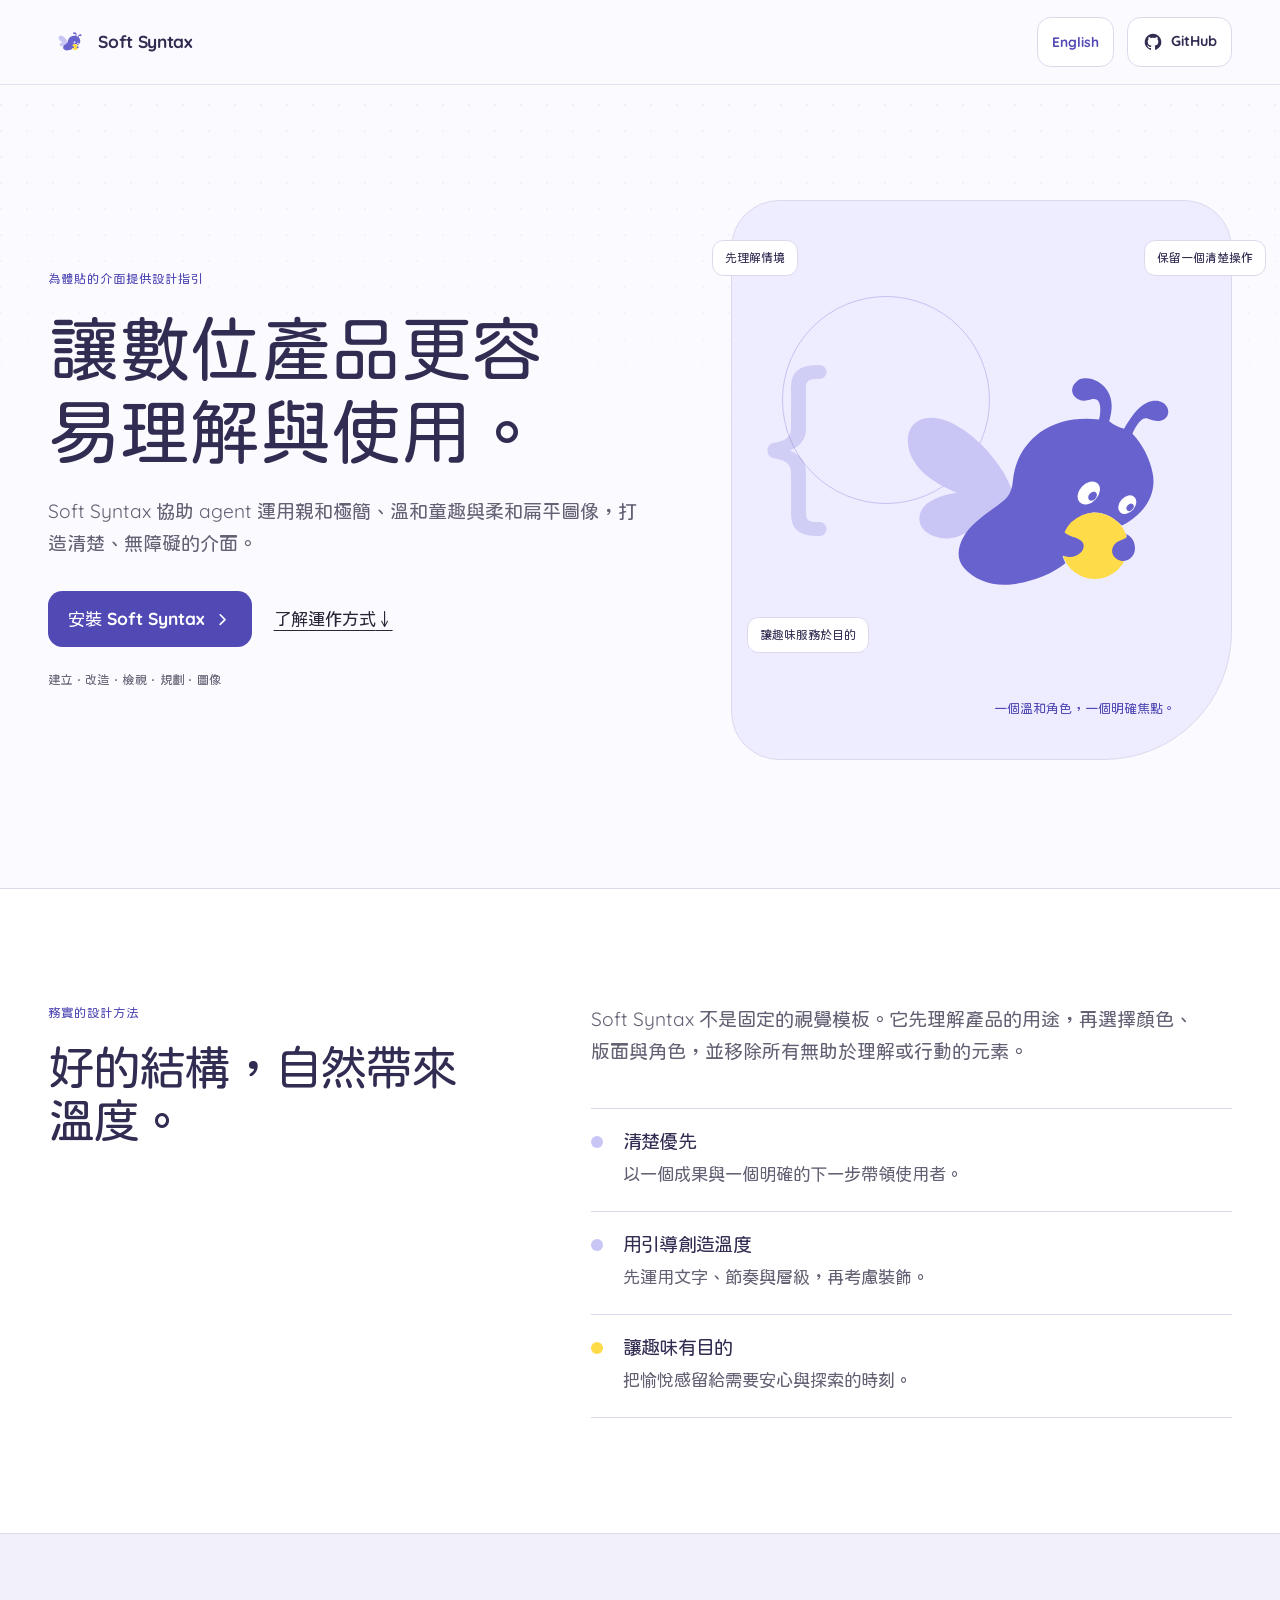
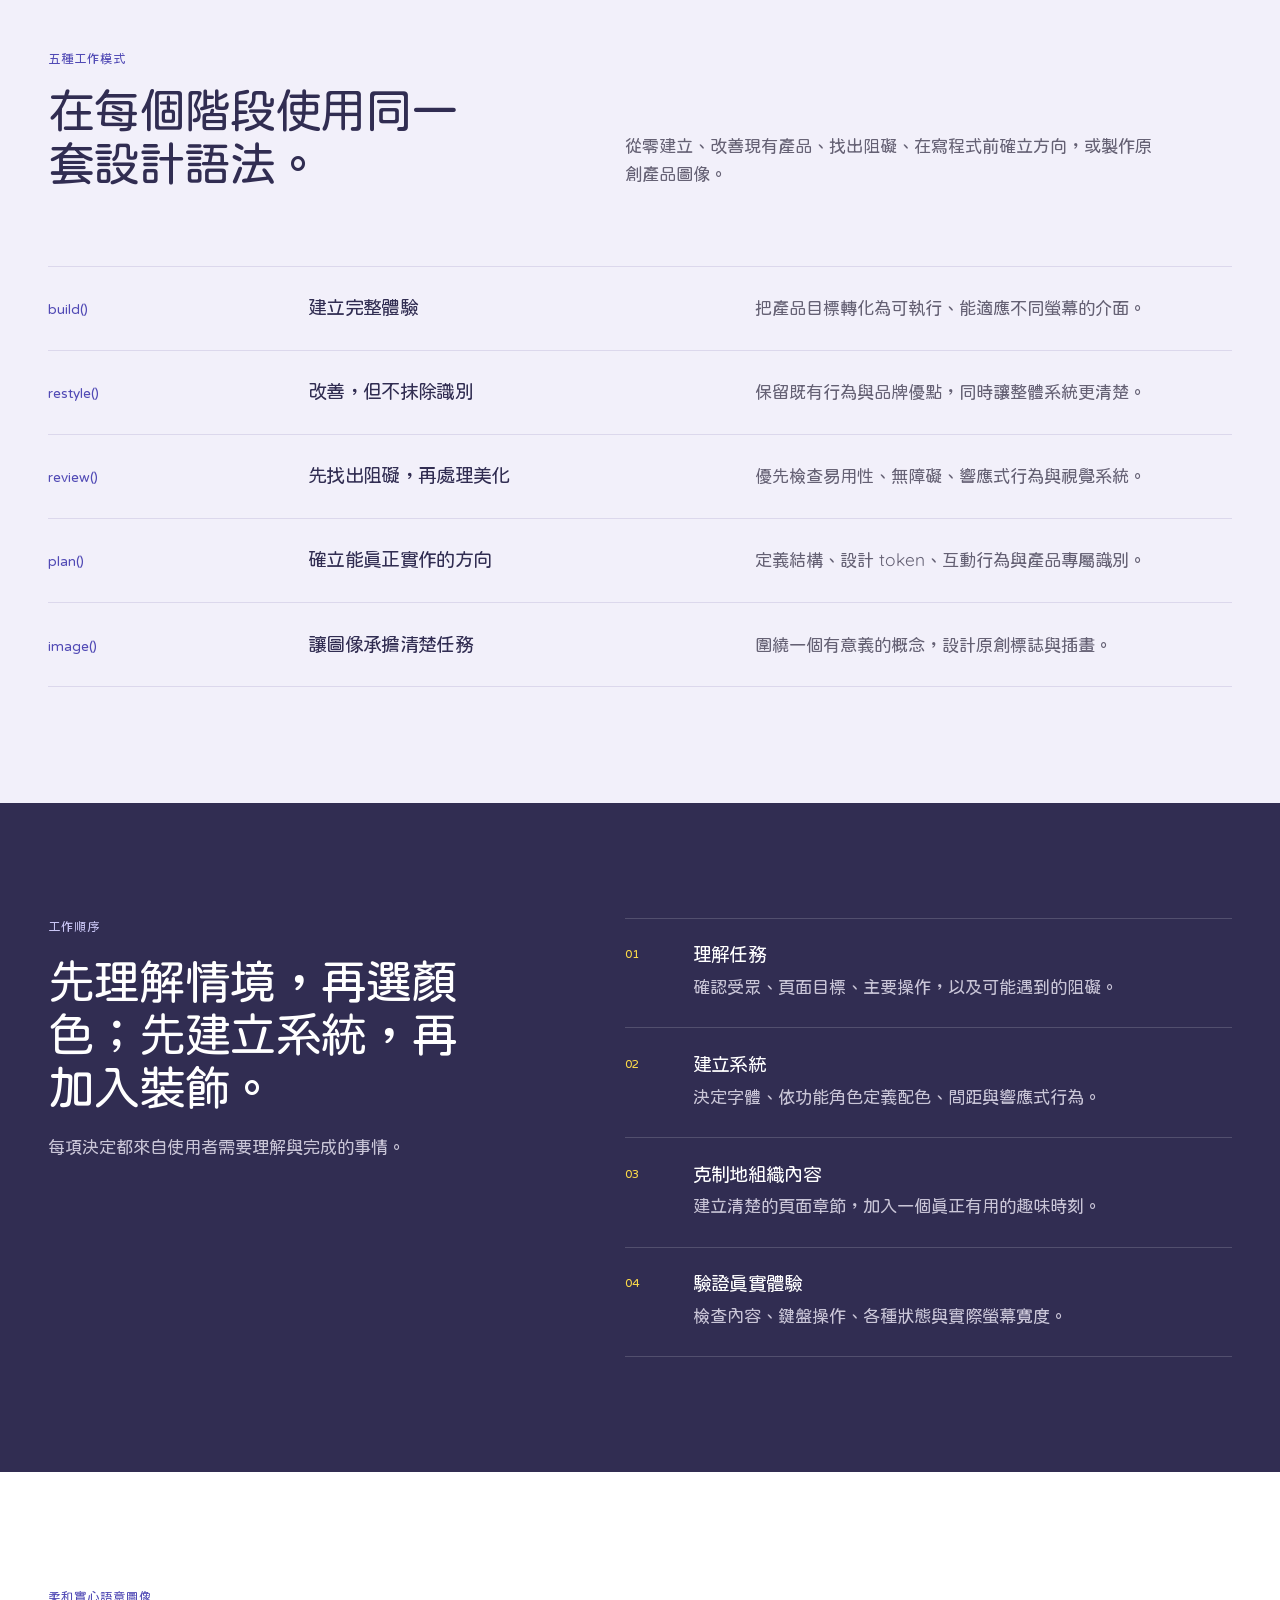
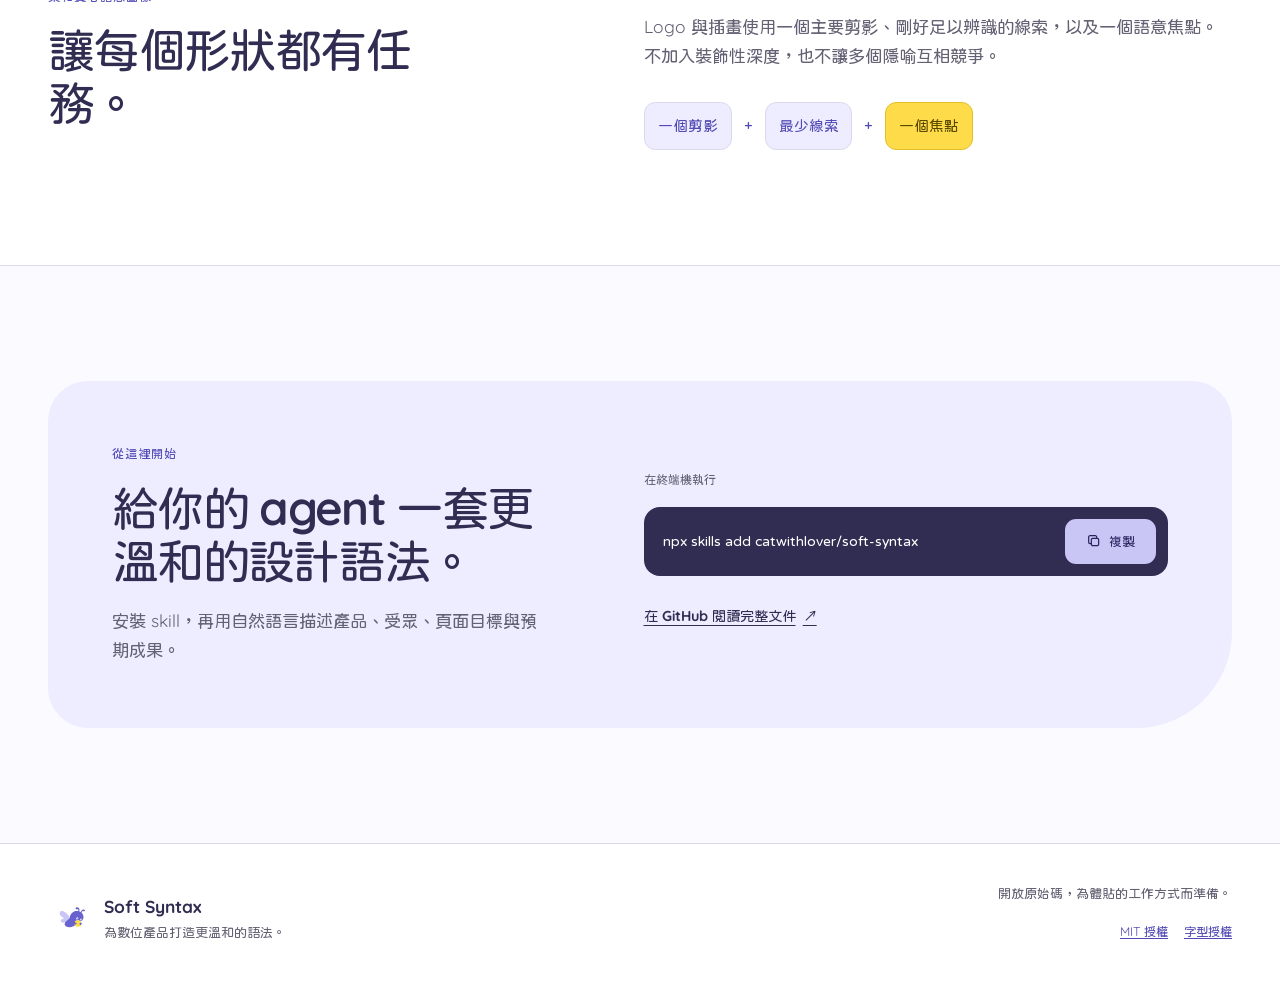
==== site/zh-TW/index.html @ 990b489e "feat(soft-syntax): 完善雙語網站與字型規範" ====
<!doctype html>
<html lang="zh-Hant">
  <head>
    <meta charset="utf-8" />
    <meta name="viewport" content="width=device-width, initial-scale=1" />
    <meta
      name="description"
      content="Soft Syntax 是一套可重複使用的設計 skill，以親和極簡與溫和童趣，打造清楚且無障礙的介面。"
    />
    <meta name="theme-color" content="#fbfaff" />
    <meta property="og:title" content="Soft Syntax｜為數位產品打造更溫和的語法" />
    <meta
      property="og:description"
      content="運用親和極簡、溫和童趣與柔和扁平圖像，設計清楚且無障礙的介面。"
    />
    <meta property="og:type" content="website" />
    <meta property="og:locale" content="zh_TW" />
    <meta property="og:url" content="https://catwithlover.github.io/soft-syntax/zh-TW/" />
    <link rel="canonical" href="https://catwithlover.github.io/soft-syntax/zh-TW/" />
    <link rel="alternate" hreflang="en" href="https://catwithlover.github.io/soft-syntax/" />
    <link
      rel="alternate"
      hreflang="zh-Hant"
      href="https://catwithlover.github.io/soft-syntax/zh-TW/"
    />
    <link rel="alternate" hreflang="x-default" href="https://catwithlover.github.io/soft-syntax/" />
    <title>Soft Syntax｜為數位產品打造更溫和的語法</title>
    <link rel="icon" href="../assets/logo.svg" type="image/svg+xml" />
    <link rel="stylesheet" href="../styles.css" />
    <script src="../script.js" defer></script>
  </head>
  <body>
    <a class="skip-link" href="#main-content">跳至主要內容</a>

    <header class="site-header">
      <div class="header-inner">
        <a class="brand" href="#top" aria-label="Soft Syntax 首頁">
          <img src="../assets/logo.svg" alt="" width="40" height="40" />
          <span class="brand-name">Soft Syntax</span>
        </a>

        <div class="header-actions">
          <a class="language-link" href="../" lang="en" hreflang="en">English</a>

          <a
            class="github-link"
            href="https://github.com/catwithlover/soft-syntax"
            aria-label="在 GitHub 查看 Soft Syntax"
          >
            <svg viewBox="0 0 24 24" aria-hidden="true">
              <path
                d="M12 2a10 10 0 0 0-3.16 19.49c.5.09.68-.22.68-.48v-1.87c-2.78.6-3.37-1.18-3.37-1.18-.45-1.16-1.11-1.47-1.11-1.47-.91-.62.07-.61.07-.61 1 .07 1.53 1.03 1.53 1.03.9 1.53 2.35 1.09 2.92.83.09-.65.35-1.09.64-1.34-2.22-.25-4.55-1.11-4.55-4.94 0-1.09.39-1.98 1.03-2.68-.1-.25-.45-1.27.1-2.64 0 0 .84-.27 2.75 1.02A9.6 9.6 0 0 1 12 6.82a9.6 9.6 0 0 1 2.5.34c1.91-1.29 2.75-1.02 2.75-1.02.55 1.37.2 2.39.1 2.64.64.7 1.03 1.59 1.03 2.68 0 3.84-2.34 4.68-4.57 4.93.36.31.68.92.68 1.86v2.76c0 .27.18.58.69.48A10 10 0 0 0 12 2Z"
              />
            </svg>
            <span class="github-label">GitHub</span>
          </a>
        </div>
      </div>
    </header>

    <main id="main-content">
      <section class="hero" id="top" aria-labelledby="hero-title">
        <div class="page-shell hero-layout">
          <div class="hero-copy">
            <p class="eyebrow">為體貼的介面提供設計指引</p>
            <h1 id="hero-title">讓數位產品更容易理解與使用。</h1>
            <p class="hero-intro">
              Soft Syntax 協助 agent 運用親和極簡、溫和童趣與柔和扁平圖像，打造清楚、無障礙的介面。
            </p>
            <div class="hero-actions">
              <a class="button button-primary" href="#install">
                <span>安裝 Soft Syntax</span>
                <svg viewBox="0 0 24 24" aria-hidden="true">
                  <path d="m9 18 6-6-6-6" />
                </svg>
              </a>
              <a class="text-link" href="#method">
                <span>了解運作方式</span>
                <span aria-hidden="true">↓</span>
              </a>
            </div>
            <p class="mode-summary">建立 · 改造 · 檢視 · 規劃 · 圖像</p>
          </div>

          <figure class="keeper-stage" aria-labelledby="keeper-caption">
            <span class="stage-note stage-note-context">先理解情境</span>
            <span class="stage-note stage-note-action">保留一個清楚操作</span>
            <span class="stage-note stage-note-delight">讓趣味服務於目的</span>
            <span class="syntax-brace" aria-hidden="true">{</span>
            <img
              class="keeper-logo"
              src="../assets/logo.svg"
              alt="Soft Syntax Lightkeeper 手中帶著暖黃色光芒"
              width="1254"
              height="1254"
            />
            <figcaption id="keeper-caption">一個溫和角色，一個明確焦點。</figcaption>
          </figure>
        </div>
      </section>

      <section class="belief-section" aria-labelledby="belief-title">
        <div class="page-shell belief-layout">
          <div class="section-heading">
            <p class="eyebrow">務實的設計方法</p>
            <h2 id="belief-title">好的結構，自然帶來溫度。</h2>
          </div>

          <div class="belief-statement">
            <p>
              Soft Syntax 不是固定的視覺模板。它先理解產品的用途，再選擇顏色、版面與角色，並移除所有無助於理解或行動的元素。
            </p>
            <div class="principle-lines">
              <div class="principle-line">
                <span class="principle-mark" aria-hidden="true"></span>
                <div>
                  <h3>清楚優先</h3>
                  <p>以一個成果與一個明確的下一步帶領使用者。</p>
                </div>
              </div>
              <div class="principle-line">
                <span class="principle-mark" aria-hidden="true"></span>
                <div>
                  <h3>用引導創造溫度</h3>
                  <p>先運用文字、節奏與層級，再考慮裝飾。</p>
                </div>
              </div>
              <div class="principle-line">
                <span class="principle-mark principle-mark-accent" aria-hidden="true"></span>
                <div>
                  <h3>讓趣味有目的</h3>
                  <p>把愉悅感留給需要安心與探索的時刻。</p>
                </div>
              </div>
            </div>
          </div>
        </div>
      </section>

      <section class="modes-section" aria-labelledby="modes-title">
        <div class="page-shell">
          <div class="modes-intro">
            <p class="eyebrow">五種工作模式</p>
            <h2 id="modes-title">在每個階段使用同一套設計語法。</h2>
            <p>從零建立、改善現有產品、找出阻礙、在寫程式前確立方向，或製作原創產品圖像。</p>
          </div>

          <div class="mode-list">
            <article class="mode-row">
              <p class="mode-keyword">build()</p>
              <h3>建立完整體驗</h3>
              <p>把產品目標轉化為可執行、能適應不同螢幕的介面。</p>
            </article>
            <article class="mode-row">
              <p class="mode-keyword">restyle()</p>
              <h3>改善，但不抹除識別</h3>
              <p>保留既有行為與品牌優點，同時讓整體系統更清楚。</p>
            </article>
            <article class="mode-row">
              <p class="mode-keyword">review()</p>
              <h3>先找出阻礙，再處理美化</h3>
              <p>優先檢查易用性、無障礙、響應式行為與視覺系統。</p>
            </article>
            <article class="mode-row">
              <p class="mode-keyword">plan()</p>
              <h3>確立能真正實作的方向</h3>
              <p>定義結構、設計 token、互動行為與產品專屬識別。</p>
            </article>
            <article class="mode-row">
              <p class="mode-keyword">image()</p>
              <h3>讓圖像承擔清楚任務</h3>
              <p>圍繞一個有意義的概念，設計原創標誌與插畫。</p>
            </article>
          </div>
        </div>
      </section>

      <section class="method-section" id="method" aria-labelledby="method-title">
        <div class="page-shell method-layout">
          <div class="method-heading">
            <p class="eyebrow">工作順序</p>
            <h2 id="method-title">先理解情境，再選顏色；先建立系統，再加入裝飾。</h2>
            <p>每項決定都來自使用者需要理解與完成的事情。</p>
          </div>

          <ol class="method-steps">
            <li>
              <span class="step-number" aria-hidden="true">01</span>
              <div>
                <h3>理解任務</h3>
                <p>確認受眾、頁面目標、主要操作，以及可能遇到的阻礙。</p>
              </div>
            </li>
            <li>
              <span class="step-number" aria-hidden="true">02</span>
              <div>
                <h3>建立系統</h3>
                <p>決定字體、依功能角色定義配色、間距與響應式行為。</p>
              </div>
            </li>
            <li>
              <span class="step-number" aria-hidden="true">03</span>
              <div>
                <h3>克制地組織內容</h3>
                <p>建立清楚的頁面章節，加入一個真正有用的趣味時刻。</p>
              </div>
            </li>
            <li>
              <span class="step-number" aria-hidden="true">04</span>
              <div>
                <h3>驗證真實體驗</h3>
                <p>檢查內容、鍵盤操作、各種狀態與實際螢幕寬度。</p>
              </div>
            </li>
          </ol>
        </div>
      </section>

      <section class="imagery-section" aria-labelledby="imagery-title">
        <div class="page-shell imagery-layout">
          <div>
            <p class="eyebrow">柔和實心語意圖像</p>
            <h2 id="imagery-title">讓每個形狀都有任務。</h2>
          </div>
          <div class="imagery-copy">
            <p>
              Logo 與插畫使用一個主要剪影、剛好足以辨識的線索，以及一個語意焦點。不加入裝飾性深度，也不讓多個隱喻互相競爭。
            </p>
            <div
              class="imagery-formula"
              role="img"
              aria-label="一個剪影，加上最少線索，再加上一個焦點"
            >
              <span>一個剪影</span>
              <b aria-hidden="true">+</b>
              <span>最少線索</span>
              <b aria-hidden="true">+</b>
              <span class="formula-focus">一個焦點</span>
            </div>
          </div>
        </div>
      </section>

      <section class="install-section" id="install" aria-labelledby="install-title">
        <div class="page-shell install-panel">
          <div class="install-copy">
            <p class="eyebrow">從這裡開始</p>
            <h2 id="install-title">給你的 agent 一套更溫和的設計語法。</h2>
            <p>安裝 skill，再用自然語言描述產品、受眾、頁面目標與預期成果。</p>
          </div>

          <div class="install-command-wrap">
            <div class="command-label">
              <span>在終端機執行</span>
              <span class="command-status" role="status" aria-live="polite"></span>
            </div>
            <div class="command-box">
              <code id="install-command">npx skills add catwithlover/soft-syntax</code>
              <button class="copy-button" type="button" data-copy-target="install-command">
                <svg viewBox="0 0 24 24" aria-hidden="true">
                  <rect x="8" y="8" width="11" height="11" rx="2" />
                  <path d="M16 8V6a2 2 0 0 0-2-2H6a2 2 0 0 0-2 2v8a2 2 0 0 0 2 2h2" />
                </svg>
                <span>複製</span>
              </button>
            </div>
            <a class="repository-link" href="https://github.com/catwithlover/soft-syntax">
              <span>在 GitHub 閱讀完整文件</span>
              <span aria-hidden="true">↗</span>
            </a>
          </div>
        </div>
      </section>
    </main>

    <footer class="site-footer">
      <div class="page-shell footer-layout">
        <div class="footer-brand">
          <img src="../assets/logo.svg" alt="" width="44" height="44" />
          <div>
            <strong>Soft Syntax</strong>
            <p>為數位產品打造更溫和的語法。</p>
          </div>
        </div>
        <div class="footer-meta">
          <p class="footer-note">開放原始碼，為體貼的工作方式而準備。</p>
          <p class="footer-links">
            <a href="../LICENSE.txt">MIT 授權</a>
            <a href="../licenses/fonts/THIRD_PARTY_NOTICES.md">字型授權</a>
          </p>
        </div>
      </div>
    </footer>
  </body>
</html>
---- site/styles.css ----
@font-face {
  font-family: "Quicksand";
  src: url("assets/fonts/Quicksand[wght].ttf") format("truetype");
  font-style: normal;
  font-weight: 300 700;
  font-display: swap;
}

@font-face {
  font-family: "Soft Syntax Rounded TC";
  src: url("assets/fonts/SoftSyntaxRoundedTC-subset.woff2") format("woff2");
  font-style: normal;
  font-weight: 400;
  font-display: swap;
}

:root {
  color-scheme: light;
  --font-sans: "Quicksand", sans-serif;
  --font-mono: ui-monospace, SFMono-Regular, Menlo, Monaco, Consolas, monospace;
  --canvas: #fbfaff;
  --canvas-subtle: #f2f0fa;
  --surface: #ffffff;
  --ink: #292637;
  --heading: #312d52;
  --muted: #656174;
  --border: #dcd8ec;
  --brand: #6862ce;
  --brand-dark: #514ab5;
  --brand-soft: #c9c5f5;
  --brand-wash: #eeecff;
  --accent: #fddb49;
  --accent-ink: #594900;
  --focus: #514ab5;
  --content-max: 74rem;
  --gutter: clamp(1.15rem, 4vw, 3rem);
}

html:lang(zh-Hant) {
  --font-sans: "Quicksand", "Soft Syntax Rounded TC", sans-serif;
  --font-mono: ui-monospace, SFMono-Regular, Menlo, Monaco, Consolas, "Soft Syntax Rounded TC", monospace;
}

*,
*::before,
*::after {
  box-sizing: border-box;
}

html {
  scroll-behavior: smooth;
}

body {
  margin: 0;
  background: var(--canvas);
  color: var(--ink);
  font-family: var(--font-sans);
  font-size: clamp(1rem, 0.96rem + 0.16vw, 1.1rem);
  font-synthesis: none;
  line-height: 1.65;
  text-rendering: optimizeLegibility;
}

body::before {
  position: fixed;
  z-index: -1;
  inset: 0;
  background-image: radial-gradient(circle at 1px 1px, rgb(104 98 206 / 9%) 1px, transparent 0);
  background-size: 26px 26px;
  content: "";
  mask-image: linear-gradient(to bottom, black, transparent 34rem);
}

a {
  color: inherit;
}

button,
a {
  -webkit-tap-highlight-color: transparent;
}

button {
  font: inherit;
}

img,
svg {
  display: block;
}

h1,
h2,
h3,
p,
figure {
  margin-top: 0;
}

h1,
h2,
h3 {
  color: var(--heading);
  font-weight: 650;
  letter-spacing: -0.035em;
  line-height: 1.12;
}

h1 {
  max-width: 12ch;
  margin-bottom: 1.5rem;
  font-size: clamp(2.9rem, 6.6vw, 6.2rem);
  text-wrap: balance;
}

html:lang(zh-Hant) h1 {
  max-width: 10em;
  font-size: clamp(2.65rem, 5.6vw, 5.35rem);
  letter-spacing: -0.02em;
  line-height: 1.16;
}

h2 {
  max-width: 15ch;
  margin-bottom: 1.25rem;
  font-size: clamp(2rem, 3.7vw, 3.75rem);
}

h3 {
  margin-bottom: 0.45rem;
  font-size: clamp(1.2rem, 1.5vw, 1.45rem);
}

p:last-child {
  margin-bottom: 0;
}

::selection {
  background: var(--accent);
  color: var(--accent-ink);
}

:focus-visible {
  outline: 3px solid var(--focus);
  outline-offset: 4px;
}

.page-shell {
  width: min(100% - 2 * var(--gutter), var(--content-max));
  margin-inline: auto;
}

.skip-link {
  position: fixed;
  z-index: 100;
  top: 0.75rem;
  left: 0.75rem;
  padding: 0.7rem 1rem;
  border-radius: 0.75rem;
  background: var(--heading);
  color: white;
  text-decoration: none;
  transform: translateY(-150%);
}

.skip-link:focus {
  transform: translateY(0);
}

.site-header {
  position: relative;
  z-index: 10;
  border-bottom: 1px solid rgb(220 216 236 / 75%);
  background: rgb(251 250 255 / 92%);
  backdrop-filter: blur(14px);
}

.header-inner {
  display: flex;
  width: min(100% - 2 * var(--gutter), var(--content-max));
  min-height: 5.25rem;
  align-items: center;
  justify-content: space-between;
  gap: 1.25rem;
  margin-inline: auto;
}

.brand,
.header-actions,
.github-link,
.hero-actions,
.footer-brand {
  display: flex;
  align-items: center;
}

.brand {
  min-width: 2.75rem;
  min-height: 2.75rem;
  gap: 0.65rem;
  color: var(--heading);
  font-weight: 700;
  letter-spacing: -0.02em;
  text-decoration: none;
}

.brand img {
  width: 2.5rem;
  height: 2.5rem;
}

.header-actions {
  gap: 0.8rem;
}

.language-link {
  display: inline-flex;
  min-height: 3.1rem;
  align-items: center;
  padding: 0.55rem 0.9rem;
  border: 1px solid var(--border);
  border-radius: 0.85rem;
  background: var(--surface);
  color: var(--brand-dark);
  font-size: 0.86rem;
  font-weight: 700;
  text-decoration: none;
  transition: border-color 160ms ease;
}

.language-link:hover {
  border-color: var(--brand);
}

.github-link {
  min-height: 3.1rem;
  gap: 0.5rem;
  padding: 0.55rem 0.9rem;
  border: 1px solid var(--border);
  border-radius: 0.85rem;
  background: var(--surface);
  color: var(--heading);
  font-size: 0.9rem;
  font-weight: 700;
  text-decoration: none;
  transition: border-color 160ms ease;
}

.github-link:hover {
  border-color: var(--brand);
}

.github-link svg {
  width: 1.25rem;
  fill: currentColor;
}

.hero {
  overflow: hidden;
  padding-block: clamp(4.75rem, 9vw, 8.5rem) clamp(5.5rem, 10vw, 10rem);
}

.hero-layout {
  display: grid;
  grid-template-columns: minmax(0, 1.02fr) minmax(24rem, 0.86fr);
  align-items: center;
  gap: clamp(3rem, 7vw, 7.5rem);
}

.hero-copy {
  position: relative;
  z-index: 1;
}

.eyebrow {
  margin-bottom: 1.15rem;
  color: var(--brand-dark);
  font-size: 0.78rem;
  font-weight: 700;
  letter-spacing: 0.13em;
  line-height: 1.4;
  text-transform: uppercase;
}

html:lang(zh-Hant) .eyebrow {
  letter-spacing: 0.08em;
}

.hero-intro {
  max-width: 39rem;
  margin-bottom: 2rem;
  color: var(--muted);
  font-size: clamp(1.08rem, 1.5vw, 1.25rem);
}

.hero-actions {
  flex-wrap: wrap;
  gap: 1rem 1.35rem;
}

.button {
  display: inline-flex;
  min-height: 3.5rem;
  align-items: center;
  justify-content: center;
  gap: 0.55rem;
  padding: 0.75rem 1.25rem;
  border-radius: 0.9rem;
  font-weight: 700;
  text-decoration: none;
  transition: background-color 160ms ease;
}

.button svg {
  width: 1.2rem;
  fill: none;
  stroke: currentColor;
  stroke-linecap: round;
  stroke-linejoin: round;
  stroke-width: 2;
}

.button-primary {
  background: var(--brand-dark);
  color: white;
}

.button-primary:hover {
  background: #403a9b;
}

.text-link,
.repository-link {
  display: inline-flex;
  min-height: 2.75rem;
  align-items: center;
  font-weight: 700;
  text-decoration-thickness: 1px;
  text-underline-offset: 0.3em;
}

.text-link:hover,
.repository-link:hover {
  color: var(--brand-dark);
}

.mode-summary {
  margin-top: 1.4rem;
  margin-bottom: 0;
  color: var(--muted);
  font-family: var(--font-mono);
  font-size: 0.78rem;
  letter-spacing: 0.02em;
}

.keeper-stage {
  position: relative;
  min-height: 35rem;
  margin: 0;
  border: 1px solid var(--border);
  border-radius: 3rem 3rem 8rem 3rem;
  background: var(--brand-wash);
  isolation: isolate;
}

.keeper-stage::before {
  position: absolute;
  z-index: -1;
  width: 13rem;
  height: 13rem;
  border: 1px solid rgb(104 98 206 / 30%);
  border-radius: 50%;
  content: "";
  inset: 17% auto auto 10%;
}

.keeper-logo {
  position: absolute;
  z-index: 2;
  width: min(91%, 31rem);
  height: auto;
  inset: 11% -2% auto auto;
  animation: keeper-breathe 5.5s ease-in-out infinite;
}

.syntax-brace {
  position: absolute;
  z-index: 1;
  top: 26%;
  left: 7%;
  color: rgb(104 98 206 / 22%);
  font-family: var(--font-mono);
  font-size: 12rem;
  font-weight: 400;
  line-height: 1;
}

.stage-note {
  position: absolute;
  z-index: 3;
  padding: 0.55rem 0.75rem;
  border: 1px solid var(--border);
  border-radius: 0.7rem;
  background: var(--surface);
  color: var(--heading);
  font-family: var(--font-mono);
  font-size: 0.75rem;
  line-height: 1.35;
}

.stage-note-context {
  top: 7%;
  left: -4%;
}

.stage-note-action {
  top: 7%;
  right: -7%;
}

.stage-note-delight {
  bottom: 19%;
  left: 3%;
}

.keeper-stage figcaption {
  position: absolute;
  right: 11%;
  bottom: 7%;
  left: 11%;
  color: var(--brand-dark);
  font-size: 0.82rem;
  font-weight: 700;
  text-align: right;
}

@keyframes keeper-breathe {
  0%,
  100% {
    transform: translateY(0) rotate(-1deg);
  }
  50% {
    transform: translateY(-0.55rem) rotate(0deg);
  }
}

.belief-section,
.modes-section,
.method-section,
.imagery-section,
.install-section {
  padding-block: clamp(5rem, 9vw, 9rem);
}

.belief-section {
  border-block: 1px solid var(--border);
  background: var(--surface);
}

.belief-layout {
  display: grid;
  grid-template-columns: minmax(16rem, 0.8fr) minmax(22rem, 1.2fr);
  gap: clamp(3rem, 9vw, 9rem);
}

.belief-statement > p {
  max-width: 38rem;
  margin-bottom: 2.5rem;
  color: var(--muted);
  font-size: clamp(1.08rem, 1.5vw, 1.25rem);
}

.principle-lines {
  border-top: 1px solid var(--border);
}

.principle-line {
  display: grid;
  grid-template-columns: 1rem 1fr;
  gap: 1rem;
  padding-block: 1.4rem;
  border-bottom: 1px solid var(--border);
}

.principle-line p {
  margin: 0;
  color: var(--muted);
}

.principle-mark {
  width: 0.75rem;
  height: 0.75rem;
  margin-top: 0.28rem;
  border-radius: 50%;
  background: var(--brand-soft);
}

.principle-mark-accent {
  background: var(--accent);
}

.modes-section {
  background: var(--canvas-subtle);
}

.modes-intro {
  display: grid;
  grid-template-columns: minmax(16rem, 0.85fr) minmax(20rem, 1.15fr);
  gap: 1rem clamp(3rem, 10vw, 10rem);
  margin-bottom: clamp(3.5rem, 6vw, 6rem);
}

.modes-intro .eyebrow {
  grid-column: 1 / -1;
  margin-bottom: 0;
}

.modes-intro h2,
.modes-intro > p:last-child {
  margin-bottom: 0;
}

.modes-intro > p:last-child {
  max-width: 33rem;
  align-self: end;
  color: var(--muted);
}

.mode-list {
  border-top: 1px solid var(--border);
}

.mode-row {
  display: grid;
  grid-template-columns: minmax(8rem, 0.55fr) minmax(16rem, 1fr) minmax(18rem, 1.15fr);
  gap: 2rem;
  align-items: baseline;
  padding-block: 1.7rem;
  border-bottom: 1px solid var(--border);
}

.mode-row > * {
  margin: 0;
}

.mode-row > p:last-child {
  color: var(--muted);
}

.mode-keyword {
  color: var(--brand-dark);
  font-family: var(--font-mono);
  font-size: 0.86rem;
  font-weight: 700;
}

.method-section {
  background: var(--heading);
  color: #efedf7;
}

.method-section h2,
.method-section h3 {
  color: white;
}

.method-section .eyebrow {
  color: var(--brand-soft);
}

.method-layout {
  display: grid;
  grid-template-columns: minmax(18rem, 0.85fr) minmax(25rem, 1.15fr);
  gap: clamp(4rem, 10vw, 10rem);
}

.method-heading {
  position: sticky;
  top: 2rem;
  align-self: start;
}

.method-heading > p:last-child {
  max-width: 31rem;
  color: #c9c5d7;
}

.method-steps {
  margin: 0;
  padding: 0;
  list-style: none;
}

.method-steps li {
  display: grid;
  grid-template-columns: 3rem 1fr;
  gap: 1.25rem;
  padding-block: 1.6rem;
  border-top: 1px solid rgb(255 255 255 / 16%);
}

.method-steps li:last-child {
  border-bottom: 1px solid rgb(255 255 255 / 16%);
}

.method-steps p {
  margin-bottom: 0;
  color: #c9c5d7;
}

.step-number {
  color: var(--accent);
  font-family: var(--font-mono);
  font-size: 0.76rem;
  font-weight: 700;
}

.imagery-section {
  background: var(--surface);
}

.imagery-layout {
  display: grid;
  grid-template-columns: minmax(18rem, 0.9fr) minmax(24rem, 1.1fr);
  gap: clamp(3rem, 9vw, 9rem);
  align-items: end;
}

.imagery-copy > p {
  max-width: 39rem;
  margin-bottom: 2rem;
  color: var(--muted);
}

.imagery-formula {
  display: flex;
  flex-wrap: wrap;
  gap: 0.75rem;
  align-items: center;
  color: var(--brand-dark);
  font-family: var(--font-mono);
  font-size: clamp(0.76rem, 1.3vw, 0.92rem);
}

.imagery-formula span {
  padding: 0.65rem 0.8rem;
  border: 1px solid var(--border);
  border-radius: 0.7rem;
  background: var(--brand-wash);
}

.imagery-formula .formula-focus {
  border-color: #e2bf25;
  background: var(--accent);
  color: var(--accent-ink);
}

.install-section {
  border-top: 1px solid var(--border);
}

.install-panel {
  display: grid;
  grid-template-columns: minmax(19rem, 0.9fr) minmax(24rem, 1.1fr);
  gap: clamp(3rem, 8vw, 7.5rem);
  padding: clamp(2rem, 5vw, 4.5rem);
  border-radius: 2.5rem 2.5rem 6rem 2.5rem;
  background: var(--brand-wash);
}

.install-copy > p:last-child {
  max-width: 34rem;
  color: var(--muted);
}

.install-command-wrap {
  align-self: center;
}

.command-label {
  display: flex;
  min-height: 1.6rem;
  justify-content: space-between;
  gap: 1rem;
  margin-bottom: 0.7rem;
  color: var(--muted);
  font-size: 0.76rem;
  font-weight: 700;
}

.command-status {
  color: var(--brand-dark);
}

.command-box {
  display: flex;
  min-width: 0;
  align-items: center;
  justify-content: space-between;
  gap: 1rem;
  padding: 0.75rem 0.75rem 0.75rem 1.2rem;
  border-radius: 1rem;
  background: var(--heading);
  color: white;
}

.command-box code {
  min-width: 0;
  overflow-x: auto;
  font-family: var(--font-mono);
  font-size: clamp(0.72rem, 1.2vw, 0.88rem);
  white-space: nowrap;
}

.copy-button {
  display: inline-flex;
  min-width: 5.7rem;
  min-height: 2.8rem;
  flex: 0 0 auto;
  align-items: center;
  justify-content: center;
  gap: 0.4rem;
  padding: 0.45rem 0.7rem;
  border: 0;
  border-radius: 0.7rem;
  background: var(--brand-soft);
  color: #29245f;
  cursor: pointer;
  font-size: 0.8rem;
  font-weight: 700;
  transition: background-color 160ms ease;
}

.copy-button:hover {
  background: white;
}

.copy-button svg {
  width: 1rem;
  fill: none;
  stroke: currentColor;
  stroke-linecap: round;
  stroke-linejoin: round;
  stroke-width: 1.8;
}

.repository-link {
  display: inline-flex;
  gap: 0.45rem;
  margin-top: 1.2rem;
  color: var(--heading);
  font-size: 0.9rem;
}

.site-footer {
  padding-block: 2.4rem;
  border-top: 1px solid var(--border);
  background: var(--surface);
}

.footer-layout {
  display: flex;
  align-items: center;
  justify-content: space-between;
  gap: 2rem;
}

.footer-brand {
  gap: 0.75rem;
}

.footer-brand img {
  width: 2.75rem;
  height: 2.75rem;
}

.footer-brand strong {
  color: var(--heading);
}

.footer-brand p,
.footer-note {
  margin: 0;
  color: var(--muted);
  font-size: 0.82rem;
}

.footer-meta {
  text-align: right;
}

.footer-links {
  display: flex;
  justify-content: flex-end;
  gap: 1rem;
  margin: 0.35rem 0 0;
  font-size: 0.78rem;
}

.footer-links a {
  display: inline-flex;
  min-height: 2.75rem;
  align-items: center;
  color: var(--brand-dark);
  text-underline-offset: 0.2em;
}

@media (max-width: 960px) {
  .hero-layout {
    grid-template-columns: 1fr;
    gap: 4rem;
  }

  .hero-copy {
    max-width: 47rem;
  }

  .keeper-stage {
    width: min(100%, 38rem);
    justify-self: center;
  }

  .belief-layout,
  .method-layout,
  .imagery-layout,
  .install-panel {
    grid-template-columns: 1fr;
  }

  .belief-layout,
  .imagery-layout,
  .install-panel {
    gap: 2.5rem;
  }

  .method-heading {
    position: static;
  }
}

@media (max-width: 840px) {
  h1 {
    font-size: clamp(2.75rem, 14vw, 4.5rem);
  }

  .modes-intro {
    grid-template-columns: 1fr;
    gap: 1.5rem;
  }

  .modes-intro .eyebrow {
    grid-column: auto;
  }

  .mode-row {
    grid-template-columns: 7rem 1fr;
    gap: 0.6rem 1.1rem;
  }

  .mode-row > p:last-child {
    grid-column: 2;
  }
}

@media (max-width: 540px) {
  .header-inner {
    min-height: 4.75rem;
  }

  .brand-name,
  .github-label {
    position: absolute;
    width: 1px;
    height: 1px;
    overflow: hidden;
    clip: rect(0 0 0 0);
    white-space: nowrap;
  }

  .github-link {
    width: 3rem;
    padding-inline: 0;
    justify-content: center;
  }

  .language-link {
    padding-inline: 0.75rem;
  }

  .hero {
    padding-top: 4rem;
  }

  .keeper-stage {
    min-height: 27rem;
    border-radius: 2rem 2rem 5rem 2rem;
  }

  .keeper-logo {
    width: 100%;
    top: 13%;
    right: -5%;
  }

  .stage-note-context {
    left: -2%;
  }

  .stage-note-action {
    top: 17%;
    right: -2%;
  }

  .stage-note-delight {
    bottom: 17%;
  }

  .keeper-stage figcaption {
    right: 9%;
    left: 9%;
  }

  .belief-section,
  .modes-section,
  .method-section,
  .imagery-section,
  .install-section {
    padding-block: 4.5rem;
  }

  .mode-row {
    grid-template-columns: 1fr;
    padding-block: 1.4rem;
  }

  .mode-row > p:last-child {
    grid-column: auto;
  }

  .install-panel {
    width: calc(100% - 1.5rem);
    padding: 2rem 1rem;
    border-radius: 2rem 2rem 4rem 2rem;
  }

  .command-box {
    display: block;
    padding: 1rem;
  }

  .command-box code {
    display: block;
    padding-bottom: 0.85rem;
  }

  .copy-button {
    width: 100%;
  }

  .footer-layout {
    align-items: flex-start;
    flex-direction: column;
  }

  .footer-meta {
    text-align: left;
  }

  .footer-links {
    justify-content: flex-start;
  }
}

@media (prefers-reduced-motion: reduce) {
  *,
  *::before,
  *::after {
    scroll-behavior: auto !important;
    animation-duration: 0.01ms !important;
    animation-iteration-count: 1 !important;
    transition-duration: 0.01ms !important;
  }
}
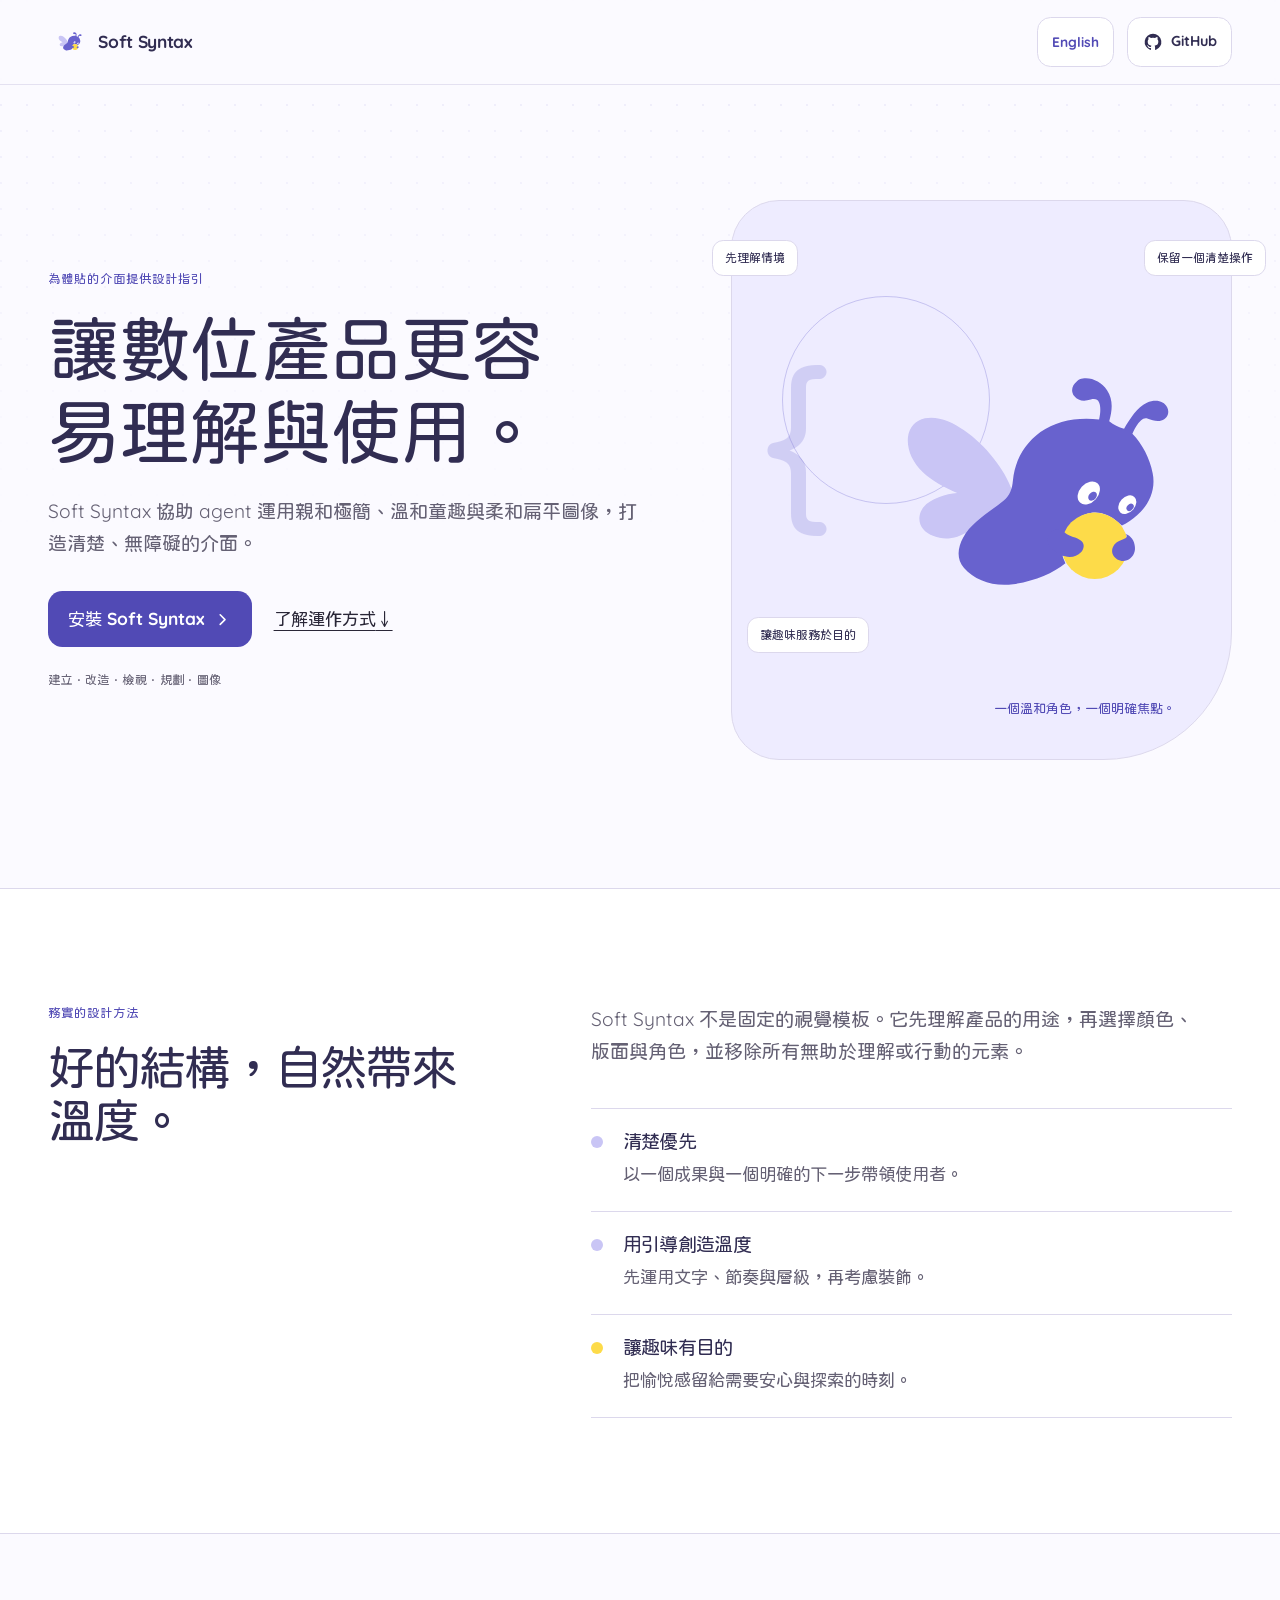
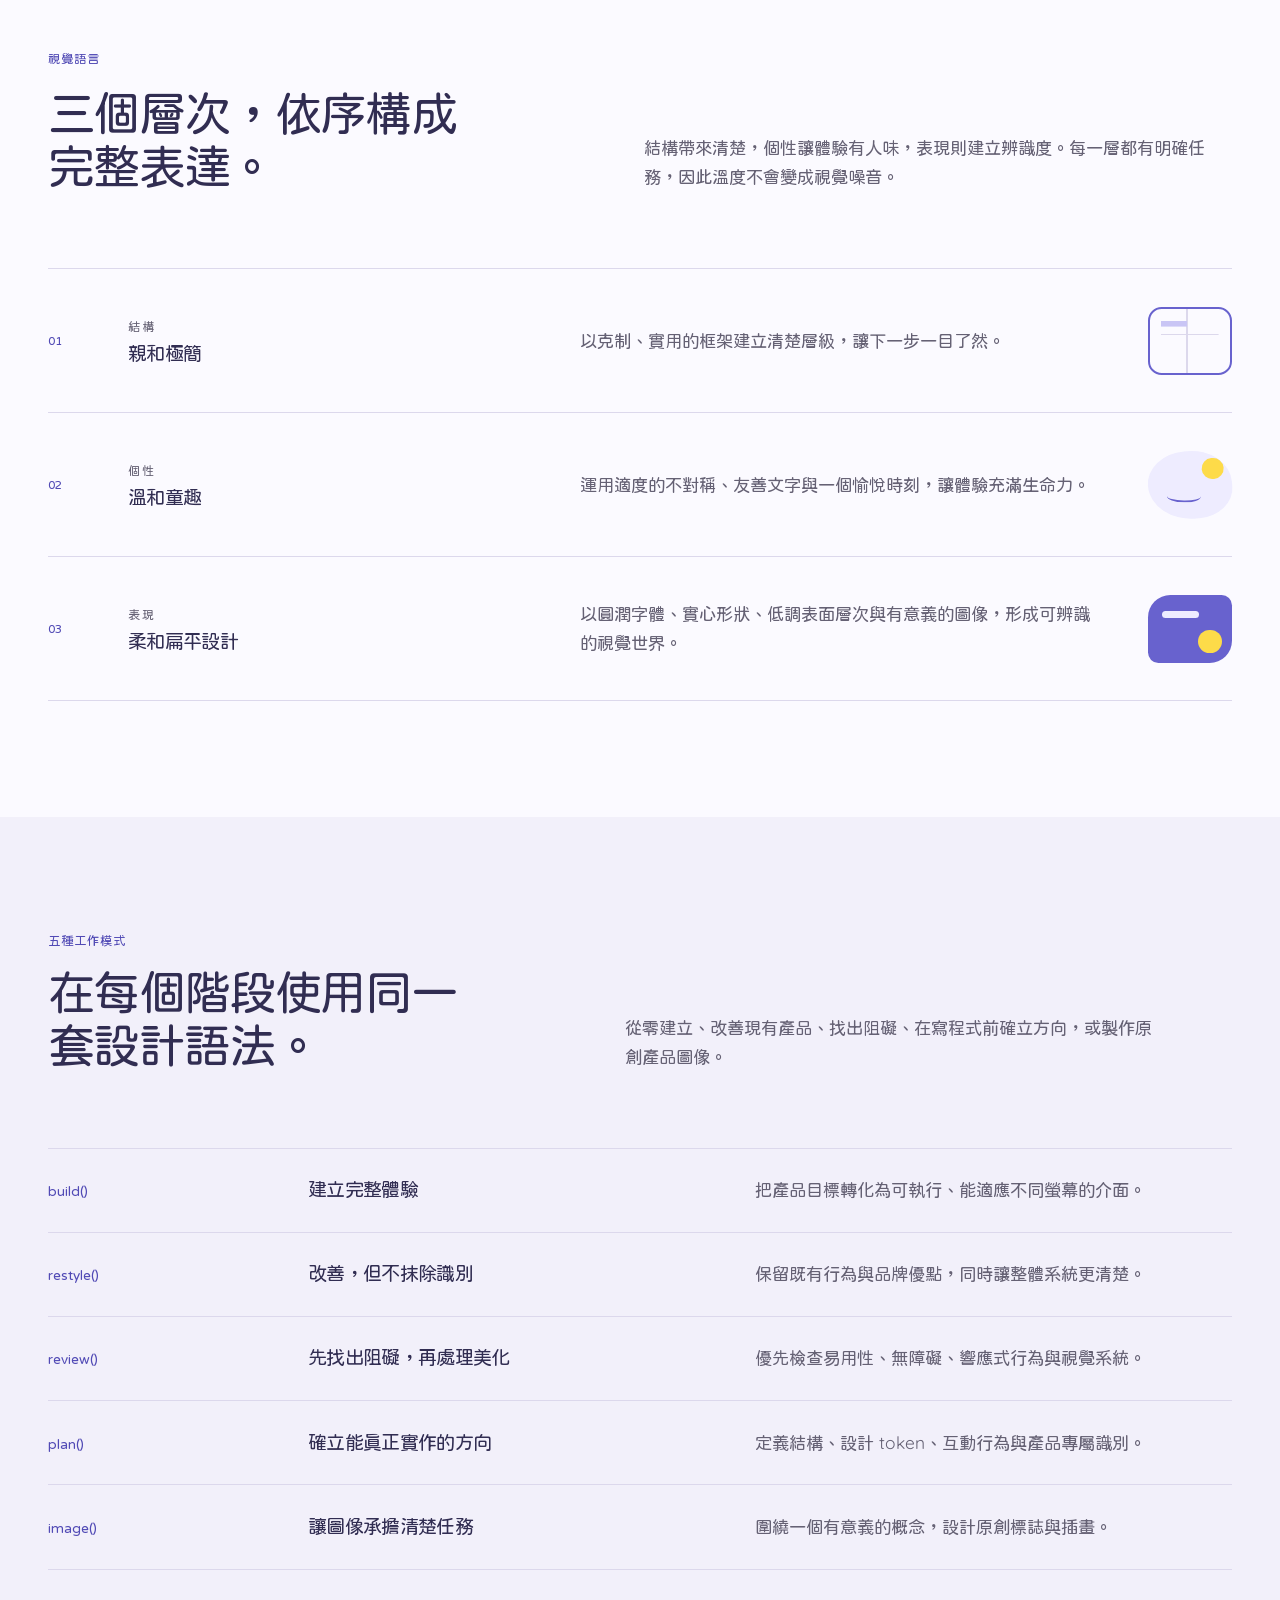
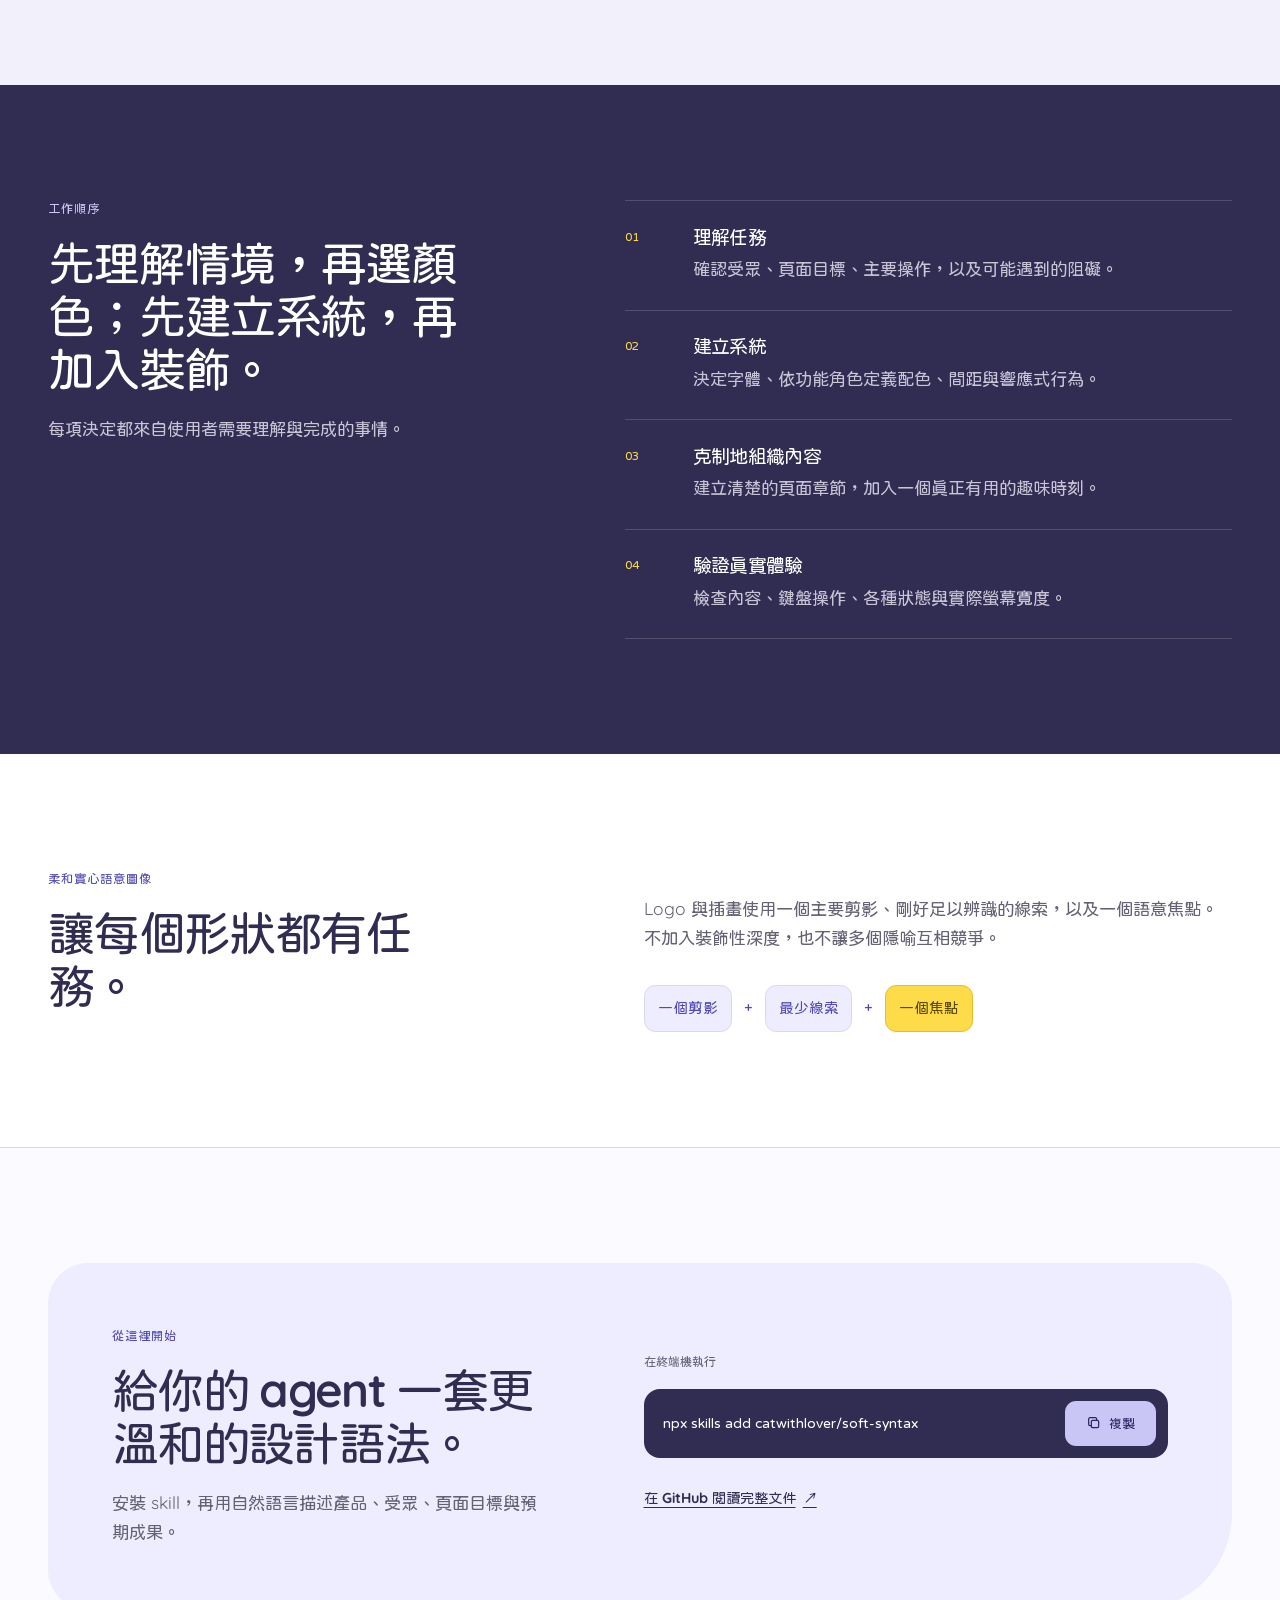
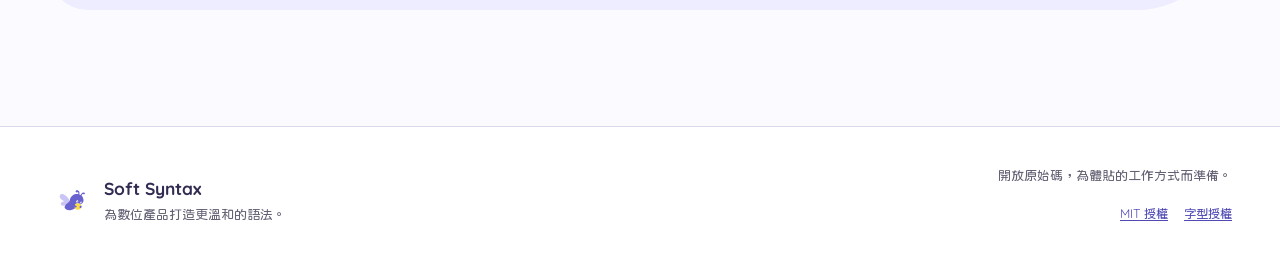
==== commit 74b245fc: "feat(site): 新增視覺語言章節" ====
--- a/site/zh-TW/index.html
+++ b/site/zh-TW/index.html
@@ -137,6 +137,50 @@
         </div>
       </section>
 
+      <section class="visual-language-section" aria-labelledby="visual-language-title">
+        <div class="page-shell">
+          <div class="visual-language-intro">
+            <div>
+              <p class="eyebrow">視覺語言</p>
+              <h2 id="visual-language-title">三個層次，依序構成完整表達。</h2>
+            </div>
+            <p>
+              結構帶來清楚，個性讓體驗有人味，表現則建立辨識度。每一層都有明確任務，因此溫度不會變成視覺噪音。
+            </p>
+          </div>
+
+          <ol class="language-layers">
+            <li class="language-layer language-layer-structure">
+              <span class="layer-number" aria-hidden="true">01</span>
+              <div class="layer-title">
+                <p>結構</p>
+                <h3>親和極簡</h3>
+              </div>
+              <p class="layer-description">以克制、實用的框架建立清楚層級，讓下一步一目了然。</p>
+              <span class="layer-cue" aria-hidden="true"></span>
+            </li>
+            <li class="language-layer language-layer-character">
+              <span class="layer-number" aria-hidden="true">02</span>
+              <div class="layer-title">
+                <p>個性</p>
+                <h3>溫和童趣</h3>
+              </div>
+              <p class="layer-description">運用適度的不對稱、友善文字與一個愉悅時刻，讓體驗充滿生命力。</p>
+              <span class="layer-cue" aria-hidden="true"></span>
+            </li>
+            <li class="language-layer language-layer-expression">
+              <span class="layer-number" aria-hidden="true">03</span>
+              <div class="layer-title">
+                <p>表現</p>
+                <h3>柔和扁平設計</h3>
+              </div>
+              <p class="layer-description">以圓潤字體、實心形狀、低調表面層次與有意義的圖像，形成可辨識的視覺世界。</p>
+              <span class="layer-cue" aria-hidden="true"></span>
+            </li>
+          </ol>
+        </div>
+      </section>
+
       <section class="modes-section" aria-labelledby="modes-title">
         <div class="page-shell">
           <div class="modes-intro">
--- a/site/styles.css
+++ b/site/styles.css
@@ -446,6 +446,7 @@
 }
 
 .belief-section,
+.visual-language-section,
 .modes-section,
 .method-section,
 .imagery-section,
@@ -498,6 +499,144 @@
 
 .principle-mark-accent {
   background: var(--accent);
+}
+
+.visual-language-section {
+  overflow: hidden;
+  background: var(--canvas);
+}
+
+.visual-language-intro {
+  display: grid;
+  grid-template-columns: minmax(18rem, 0.9fr) minmax(22rem, 1.1fr);
+  gap: clamp(3rem, 9vw, 9rem);
+  align-items: end;
+  margin-bottom: clamp(3.5rem, 6vw, 5.5rem);
+}
+
+.visual-language-intro h2,
+.visual-language-intro > p {
+  margin-bottom: 0;
+}
+
+.visual-language-intro > p {
+  max-width: 37rem;
+  color: var(--muted);
+}
+
+.language-layers {
+  margin: 0;
+  padding: 0;
+  border-top: 1px solid var(--border);
+  list-style: none;
+}
+
+.language-layer {
+  display: grid;
+  grid-template-columns: 3rem minmax(15rem, 0.8fr) minmax(18rem, 1fr) 6rem;
+  gap: 2rem;
+  min-height: 9rem;
+  align-items: center;
+  padding-block: 1.5rem;
+  border-bottom: 1px solid var(--border);
+}
+
+.layer-number {
+  color: var(--brand-dark);
+  font-family: var(--font-mono);
+  font-size: 0.76rem;
+  font-weight: 700;
+}
+
+.layer-title p {
+  margin-bottom: 0.35rem;
+  color: var(--muted);
+  font-size: 0.76rem;
+  font-weight: 700;
+  letter-spacing: 0.13em;
+  text-transform: uppercase;
+}
+
+.layer-title h3,
+.layer-description {
+  margin-bottom: 0;
+}
+
+.layer-description {
+  color: var(--muted);
+}
+
+.layer-cue {
+  position: relative;
+  display: block;
+  width: 5.25rem;
+  height: 4.25rem;
+  justify-self: end;
+}
+
+.language-layer-structure .layer-cue {
+  border: 2px solid var(--brand);
+  border-radius: 0.85rem;
+  background:
+    linear-gradient(var(--brand-soft), var(--brand-soft)) 0.7rem 0.75rem / 1.65rem 0.35rem no-repeat,
+    linear-gradient(var(--border), var(--border)) 0.7rem 1.55rem / calc(100% - 1.4rem) 1px no-repeat,
+    linear-gradient(90deg, transparent 45%, var(--border) 45% 47%, transparent 47%);
+}
+
+.language-layer-character .layer-cue {
+  border-radius: 48% 52% 44% 56%;
+  background: var(--brand-wash);
+  transform: rotate(-5deg);
+}
+
+.language-layer-character .layer-cue::before {
+  position: absolute;
+  top: 0.55rem;
+  right: 0.45rem;
+  width: 1.35rem;
+  height: 1.35rem;
+  border-radius: 50%;
+  background: var(--accent);
+  content: "";
+}
+
+.language-layer-character .layer-cue::after {
+  position: absolute;
+  bottom: 1.05rem;
+  left: 1.15rem;
+  width: 2.15rem;
+  height: 0.8rem;
+  border-bottom: 2px solid var(--brand);
+  border-radius: 50%;
+  content: "";
+  transform: rotate(6deg);
+}
+
+.language-layer-expression .layer-cue {
+  border-radius: 1.4rem 0.65rem 1.4rem 0.65rem;
+  background: var(--brand);
+}
+
+.language-layer-expression .layer-cue::before {
+  position: absolute;
+  top: 1rem;
+  left: 0.9rem;
+  width: 2.3rem;
+  height: 0.45rem;
+  border-radius: 999px;
+  background: var(--brand-wash);
+  content: "";
+}
+
+.language-layer-expression .layer-cue::after {
+  position: absolute;
+  right: 0.65rem;
+  bottom: 0.6rem;
+  width: 1.45rem;
+  height: 1.45rem;
+  border-radius: 50%;
+  background: var(--accent);
+  content: "";
 }
 
 .modes-section {
@@ -822,6 +961,7 @@
   }
 
   .belief-layout,
+  .visual-language-intro,
   .method-layout,
   .imagery-layout,
   .install-panel {
@@ -829,6 +969,7 @@
   }
 
   .belief-layout,
+  .visual-language-intro,
   .imagery-layout,
   .install-panel {
     gap: 2.5rem;
@@ -856,6 +997,20 @@
   .mode-row {
     grid-template-columns: 7rem 1fr;
     gap: 0.6rem 1.1rem;
+  }
+
+  .language-layer {
+    grid-template-columns: 2.75rem minmax(0, 1fr) 5.25rem;
+    gap: 0.6rem 1.25rem;
+  }
+
+  .layer-description {
+    grid-column: 2;
+  }
+
+  .layer-cue {
+    grid-column: 3;
+    grid-row: 1 / span 2;
   }
 
   .mode-row > p:last-child {
@@ -922,6 +1077,7 @@
   }
 
   .belief-section,
+  .visual-language-section,
   .modes-section,
   .method-section,
   .imagery-section,
@@ -932,6 +1088,23 @@
   .mode-row {
     grid-template-columns: 1fr;
     padding-block: 1.4rem;
+  }
+
+  .language-layer {
+    grid-template-columns: 2.5rem minmax(0, 1fr);
+    gap: 0.6rem 0.75rem;
+    padding-block: 1.75rem;
+  }
+
+  .layer-description,
+  .layer-cue {
+    grid-column: 2;
+  }
+
+  .layer-cue {
+    grid-row: auto;
+    justify-self: start;
+    margin-top: 0.75rem;
   }
 
   .mode-row > p:last-child {
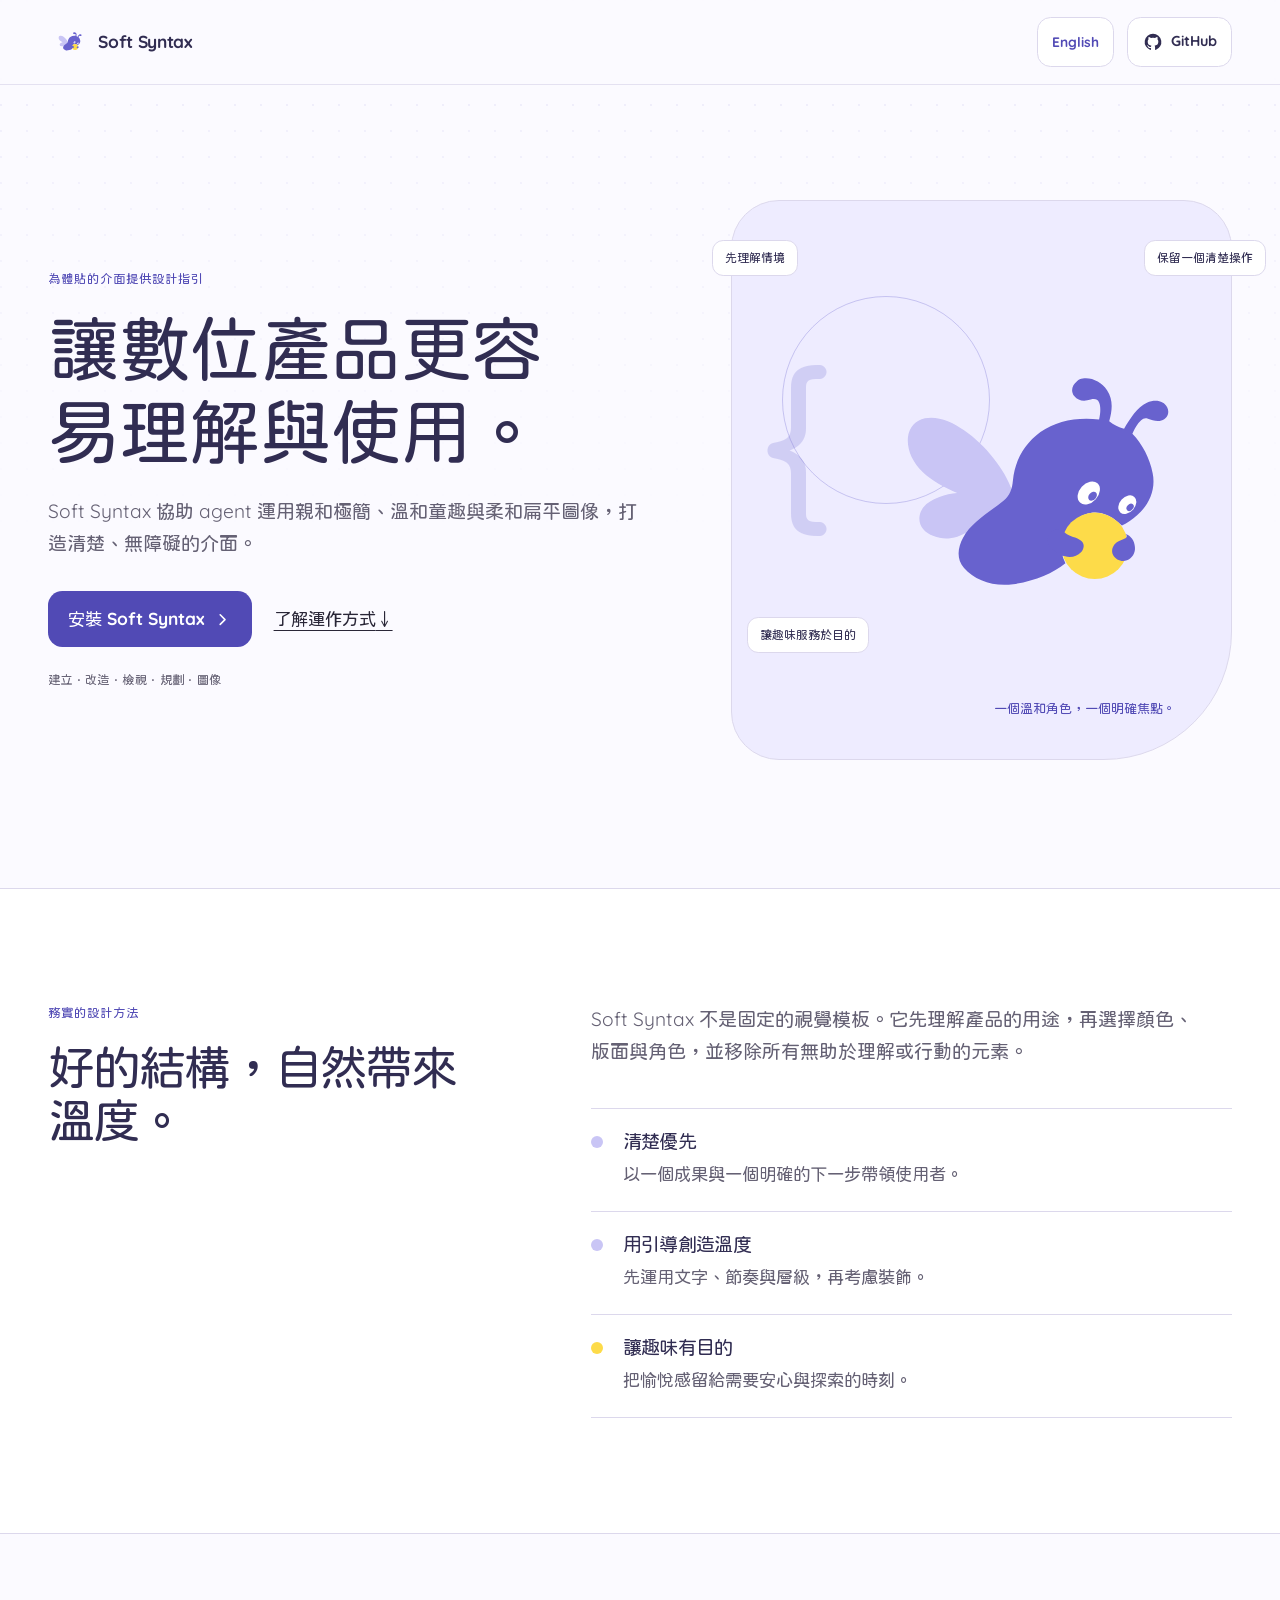
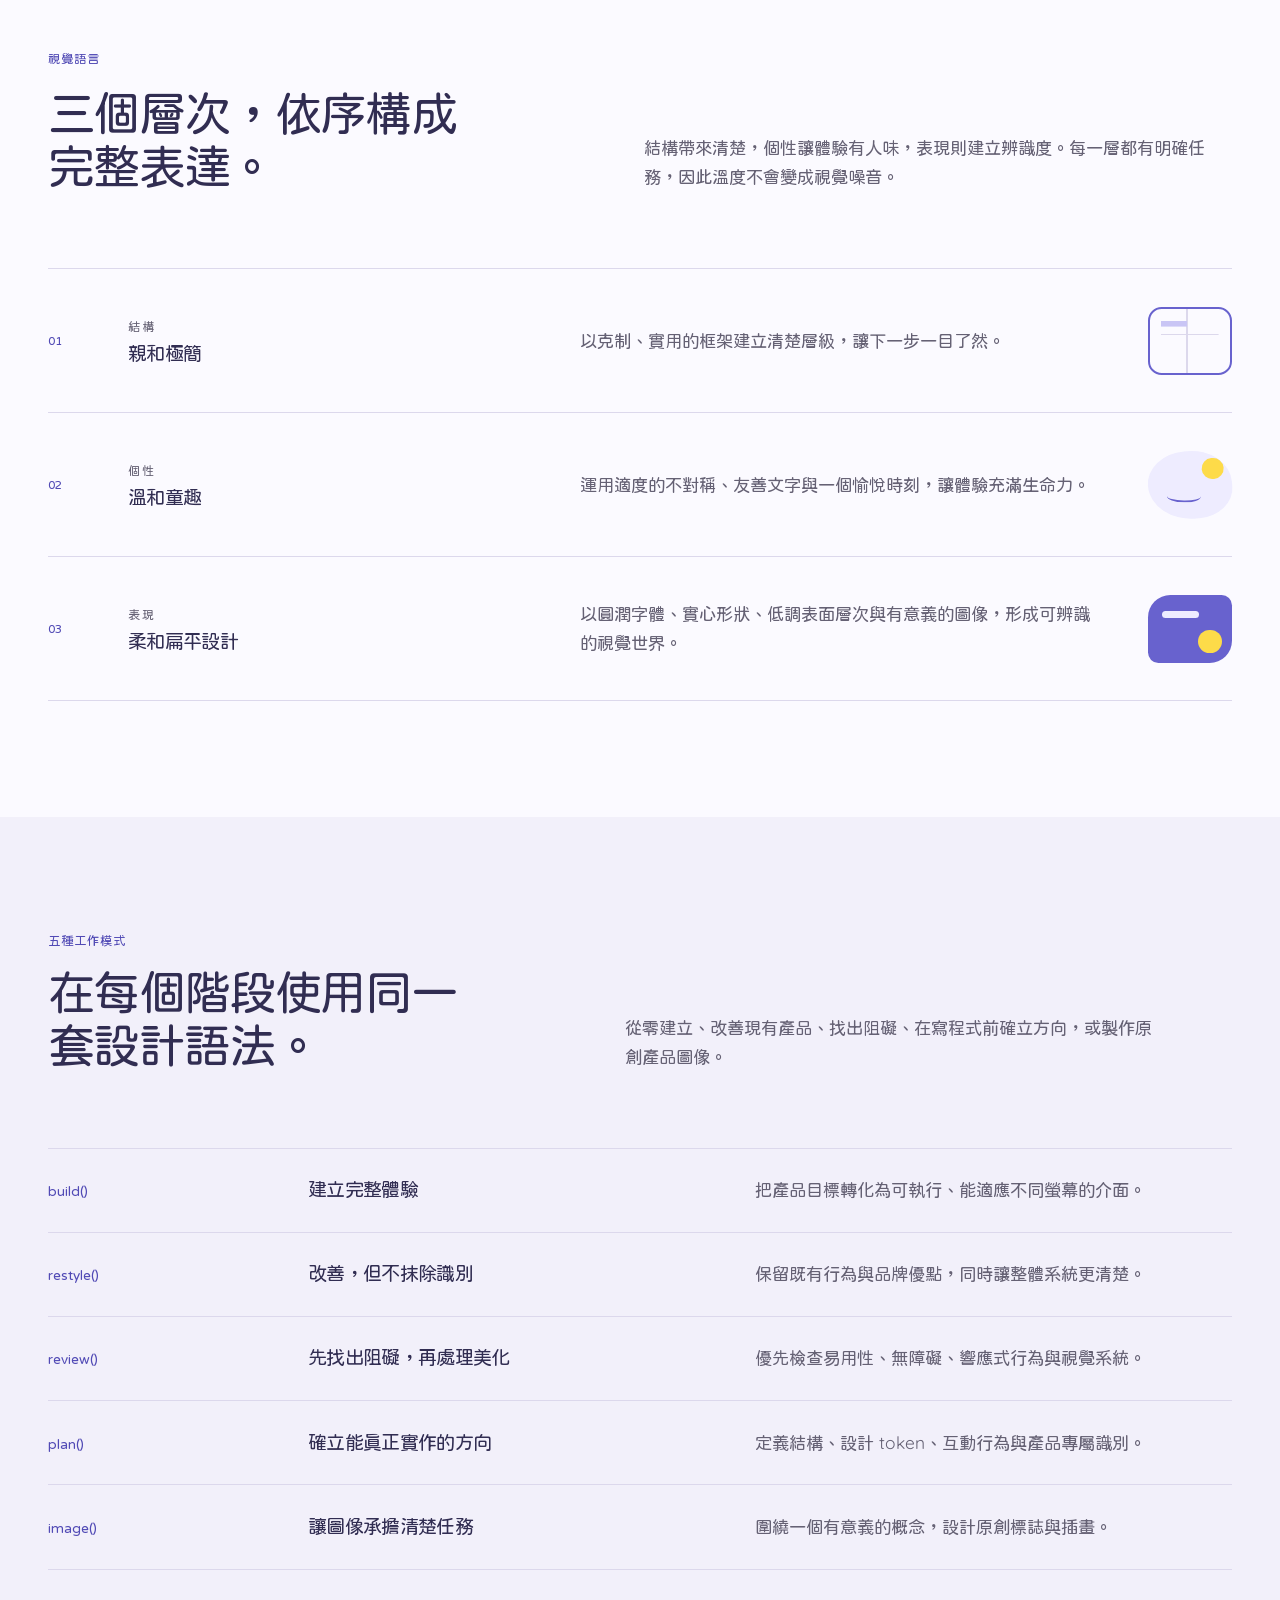
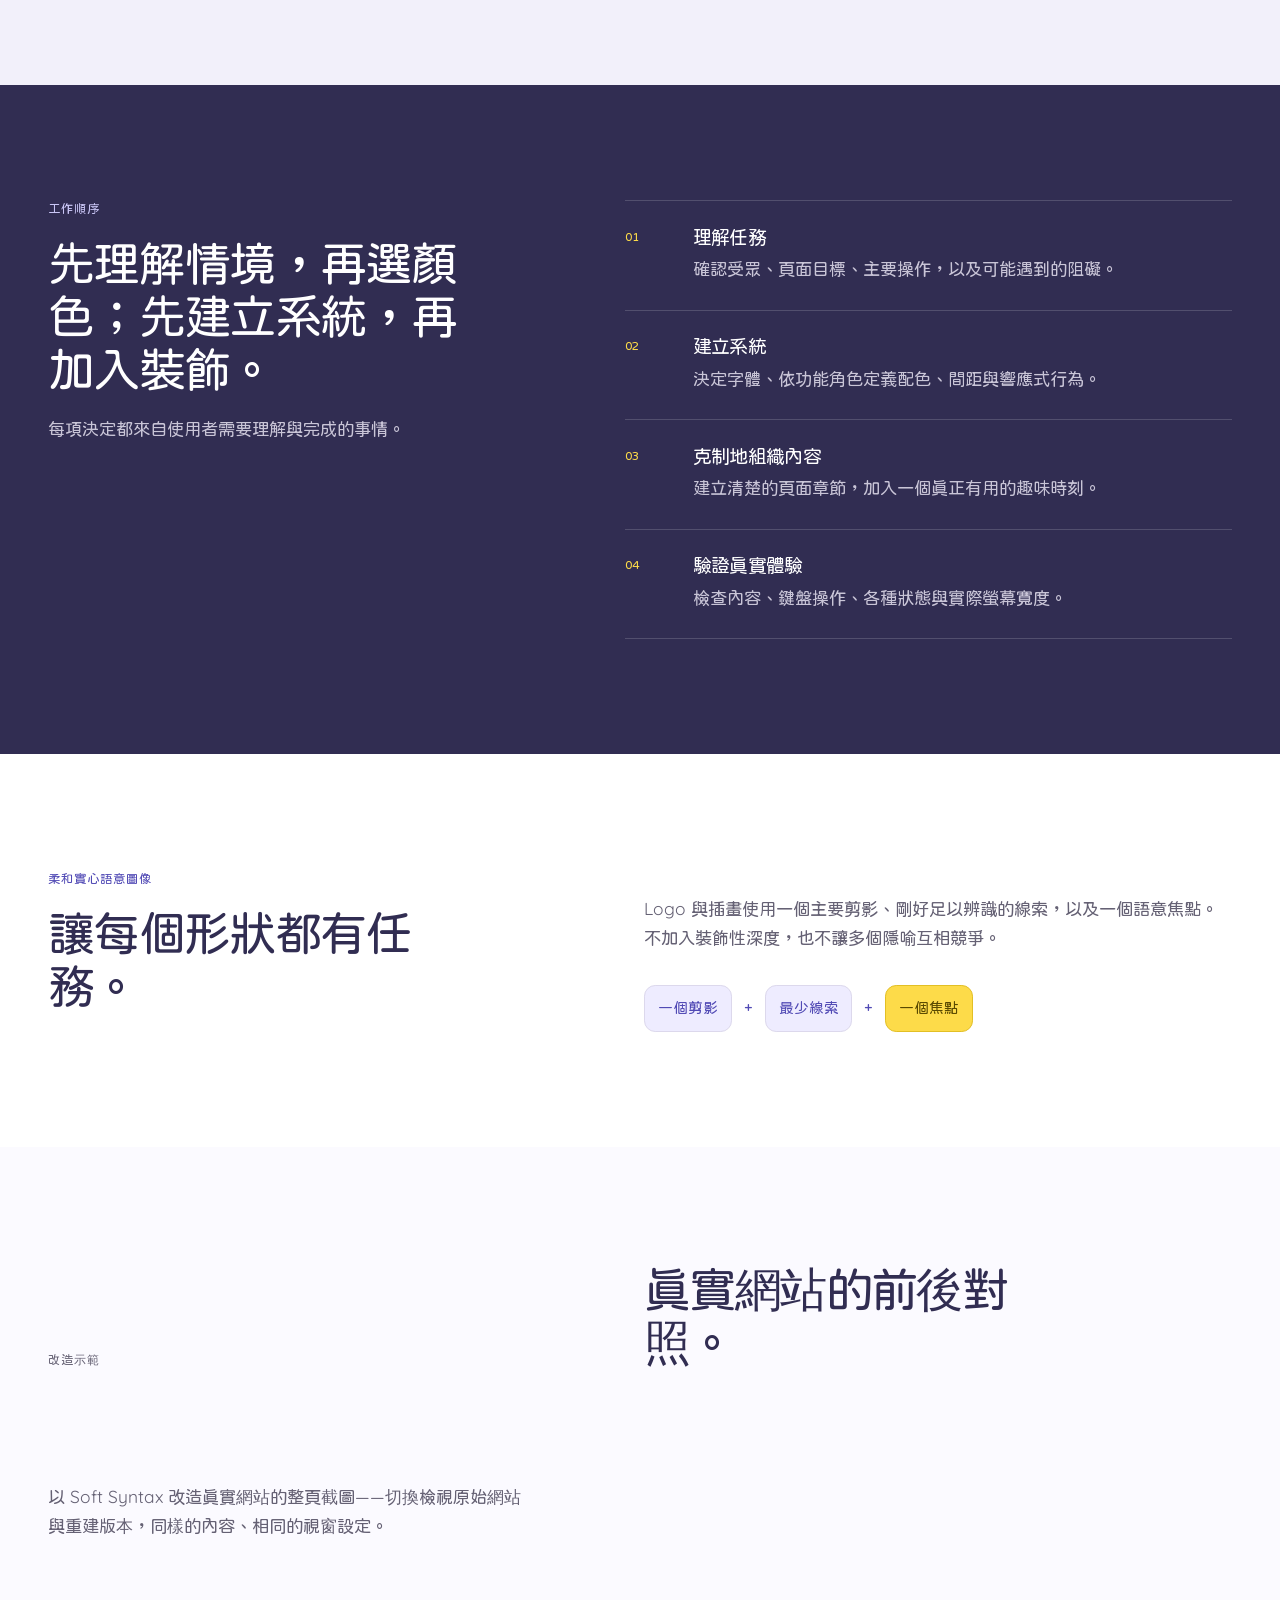
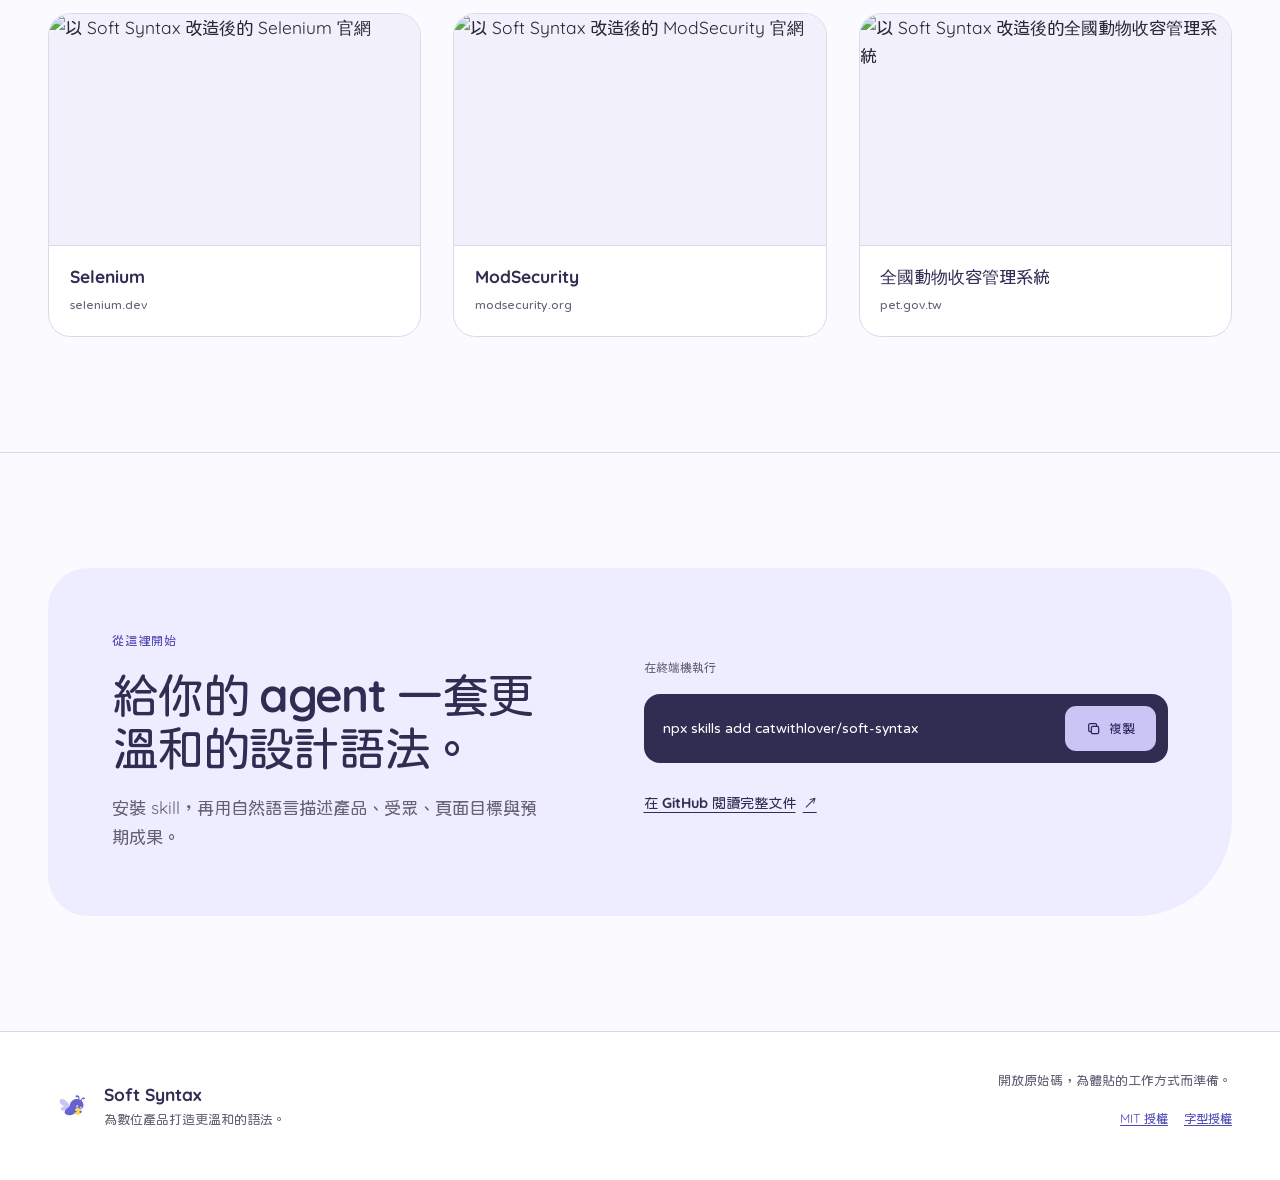
==== commit 033aa157: "feat(site): 官網新增改造示範章節與前後對照詳情頁 首頁（雙語）新增 Demos 章節，以改造後截圖為縮圖連結至三個示範 詳情頁；詳情頁以圖為主、原生 radio 切換改前／改後（桌機與手機" ====
--- a/site/zh-TW/index.html
+++ b/site/zh-TW/index.html
@@ -285,6 +285,54 @@
         </div>
       </section>
 
+      <section class="demos-section" id="demos" aria-labelledby="demos-title">
+        <div class="page-shell">
+          <div class="demos-intro">
+            <p class="eyebrow">改造示範</p>
+            <h2 id="demos-title">真實網站的前後對照。</h2>
+            <p>
+              以 Soft Syntax 改造真實網站的整頁截圖——切換檢視原始網站與重建版本，同樣的內容、相同的視窗設定。
+            </p>
+          </div>
+
+          <ul class="demo-grid">
+            <li>
+              <a class="demo-card" href="../demos/selenium/">
+                <span class="demo-thumb">
+                  <img src="../demo-assets/selenium/desktop-after.png" alt="以 Soft Syntax 改造後的 Selenium 官網" width="1425" height="2932" loading="lazy" decoding="async" />
+                </span>
+                <span class="demo-card-body">
+                  <span class="demo-card-name">Selenium</span>
+                  <span class="demo-card-domain">selenium.dev</span>
+                </span>
+              </a>
+            </li>
+            <li>
+              <a class="demo-card" href="../demos/modsecurity/">
+                <span class="demo-thumb">
+                  <img src="../demo-assets/modsecurity/desktop-after.png" alt="以 Soft Syntax 改造後的 ModSecurity 官網" width="1425" height="2975" loading="lazy" decoding="async" />
+                </span>
+                <span class="demo-card-body">
+                  <span class="demo-card-name">ModSecurity</span>
+                  <span class="demo-card-domain">modsecurity.org</span>
+                </span>
+              </a>
+            </li>
+            <li>
+              <a class="demo-card" href="../demos/pet/">
+                <span class="demo-thumb">
+                  <img src="../demo-assets/pet/desktop-after.png" alt="以 Soft Syntax 改造後的全國動物收容管理系統" width="1425" height="4236" loading="lazy" decoding="async" />
+                </span>
+                <span class="demo-card-body">
+                  <span class="demo-card-name">全國動物收容管理系統</span>
+                  <span class="demo-card-domain">pet.gov.tw</span>
+                </span>
+              </a>
+            </li>
+          </ul>
+        </div>
+      </section>
+
       <section class="install-section" id="install" aria-labelledby="install-title">
         <div class="page-shell install-panel">
           <div class="install-copy">
--- a/site/styles.css
+++ b/site/styles.css
@@ -450,6 +450,7 @@
 .modes-section,
 .method-section,
 .imagery-section,
+.demos-section,
 .install-section {
   padding-block: clamp(5rem, 9vw, 9rem);
 }
@@ -892,6 +893,226 @@
   font-size: 0.9rem;
 }
 
+/* ---------- demos section ---------- */
+
+.demos-intro {
+  display: grid;
+  grid-template-columns: minmax(18rem, 0.9fr) minmax(22rem, 1.1fr);
+  gap: clamp(3rem, 9vw, 9rem);
+  align-items: end;
+  margin-bottom: clamp(3rem, 6vw, 4.5rem);
+}
+
+.demos-intro h2,
+.demos-intro > p {
+  margin-bottom: 0;
+}
+
+.demos-intro > p {
+  max-width: 37rem;
+  color: var(--muted);
+}
+
+.demo-grid {
+  display: grid;
+  grid-template-columns: repeat(3, minmax(0, 1fr));
+  gap: clamp(1.25rem, 2.5vw, 2rem);
+  margin: 0;
+  padding: 0;
+  list-style: none;
+}
+
+.demo-card {
+  display: block;
+  border: 1px solid var(--border);
+  border-radius: 1.4rem;
+  background: var(--surface);
+  overflow: hidden;
+  text-decoration: none;
+  transition: border-color 160ms ease, box-shadow 160ms ease, transform 160ms ease;
+}
+
+.demo-card:hover {
+  border-color: var(--brand-soft);
+  box-shadow: 0 14px 34px rgb(49 45 82 / 12%);
+  transform: translateY(-3px);
+}
+
+.demo-thumb {
+  display: block;
+  aspect-ratio: 16 / 10;
+  overflow: hidden;
+  border-bottom: 1px solid var(--border);
+  background: var(--canvas-subtle);
+}
+
+.demo-thumb img {
+  width: 100%;
+  height: 100%;
+  object-fit: cover;
+  object-position: top;
+}
+
+.demo-card-body {
+  display: grid;
+  gap: 0.2rem;
+  padding: 1.1rem 1.3rem 1.25rem;
+}
+
+.demo-card-name {
+  color: var(--heading);
+  font-weight: 700;
+}
+
+.demo-card-domain {
+  color: var(--muted);
+  font-family: var(--font-mono);
+  font-size: 0.78rem;
+}
+
+/* ---------- demo detail pages ---------- */
+
+.demo-main {
+  padding-block: clamp(3rem, 6vw, 5.5rem) clamp(4rem, 8vw, 7rem);
+}
+
+.demo-intro h1 {
+  margin-bottom: 1rem;
+  font-size: clamp(2.1rem, 4.5vw, 3.9rem);
+}
+
+html:lang(zh-Hant) .demo-intro h1 {
+  font-size: clamp(1.95rem, 4vw, 3.4rem);
+}
+
+.demo-target-line {
+  max-width: 44rem;
+  margin-bottom: 0.8rem;
+  color: var(--muted);
+  font-size: clamp(1.02rem, 1.4vw, 1.18rem);
+}
+
+.demo-target-line a {
+  color: var(--brand-dark);
+  text-underline-offset: 0.2em;
+}
+
+.demo-notes-link {
+  display: inline-flex;
+  align-items: center;
+  gap: 0.45rem;
+  margin-bottom: 1rem;
+  color: var(--heading);
+  font-size: 0.9rem;
+}
+
+.demo-notes-link:hover {
+  color: var(--brand-dark);
+}
+
+.compare {
+  margin-top: clamp(2.5rem, 5vw, 4rem);
+}
+
+.compare-head {
+  display: flex;
+  flex-wrap: wrap;
+  align-items: center;
+  justify-content: space-between;
+  gap: 0.9rem 1.5rem;
+  margin-bottom: 1.1rem;
+}
+
+.compare-head h2 {
+  margin-bottom: 0;
+  font-size: clamp(1.25rem, 2vw, 1.7rem);
+}
+
+.compare-toggle {
+  display: inline-flex;
+  padding: 0.25rem;
+  border: 1px solid var(--border);
+  border-radius: 0.85rem;
+  background: var(--surface);
+}
+
+.compare-toggle span {
+  display: inline-flex;
+  min-height: 2.6rem;
+  align-items: center;
+  justify-content: center;
+  gap: 0.4rem;
+  padding: 0.35rem 1.15rem;
+  border-radius: 0.6rem;
+  color: var(--muted);
+  font-weight: 700;
+  font-size: 0.88rem;
+  cursor: pointer;
+  transition: background-color 160ms ease, color 160ms ease;
+}
+
+.compare-view {
+  position: absolute;
+  width: 1px;
+  height: 1px;
+  margin: -1px;
+  overflow: hidden;
+  clip: rect(0 0 0 0);
+  white-space: nowrap;
+}
+
+.compare-stage {
+  margin: 0;
+  overflow: hidden;
+  border: 1px solid var(--border);
+  border-radius: 1.4rem;
+  background: var(--surface);
+}
+
+.compare-stage img {
+  display: none;
+  width: 100%;
+  height: auto;
+}
+
+.compare-stage figcaption {
+  padding: 0.85rem 1.3rem;
+  border-top: 1px solid var(--border);
+  color: var(--muted);
+  font-size: 0.82rem;
+}
+
+.compare-stage-mobile {
+  max-height: 74vh;
+  overflow-y: auto;
+  overscroll-behavior: contain;
+}
+
+.compare-stage-mobile img {
+  width: min(100%, 24.4rem);
+  margin-inline: auto;
+}
+
+.compare-view-after:checked ~ .compare-stage .compare-img-after,
+.compare-view-before:checked ~ .compare-stage .compare-img-before {
+  display: block;
+}
+
+.compare-label span:hover {
+  color: var(--heading);
+}
+
+.compare-view-after:checked ~ .compare-head .compare-label-after span,
+.compare-view-before:checked ~ .compare-head .compare-label-before span {
+  background: var(--brand-dark);
+  color: white;
+}
+
+.compare-view:focus-visible ~ .compare-head .compare-toggle {
+  outline: 3px solid var(--focus);
+  outline-offset: 4px;
+}
+
 .site-footer {
   padding-block: 2.4rem;
   border-top: 1px solid var(--border);
@@ -964,14 +1185,16 @@
   .visual-language-intro,
   .method-layout,
   .imagery-layout,
-  .install-panel {
+  .install-panel,
+  .demos-intro {
     grid-template-columns: 1fr;
   }
 
   .belief-layout,
   .visual-language-intro,
   .imagery-layout,
-  .install-panel {
+  .install-panel,
+  .demos-intro {
     gap: 2.5rem;
   }
 
@@ -1090,6 +1313,19 @@
     padding-block: 1.4rem;
   }
 
+  .demo-grid {
+    grid-template-columns: 1fr;
+  }
+
+  .compare-head {
+    align-items: flex-start;
+    flex-direction: column;
+  }
+
+  .compare-stage {
+    border-radius: 1.1rem;
+  }
+
   .language-layer {
     grid-template-columns: 2.5rem minmax(0, 1fr);
     gap: 0.6rem 0.75rem;
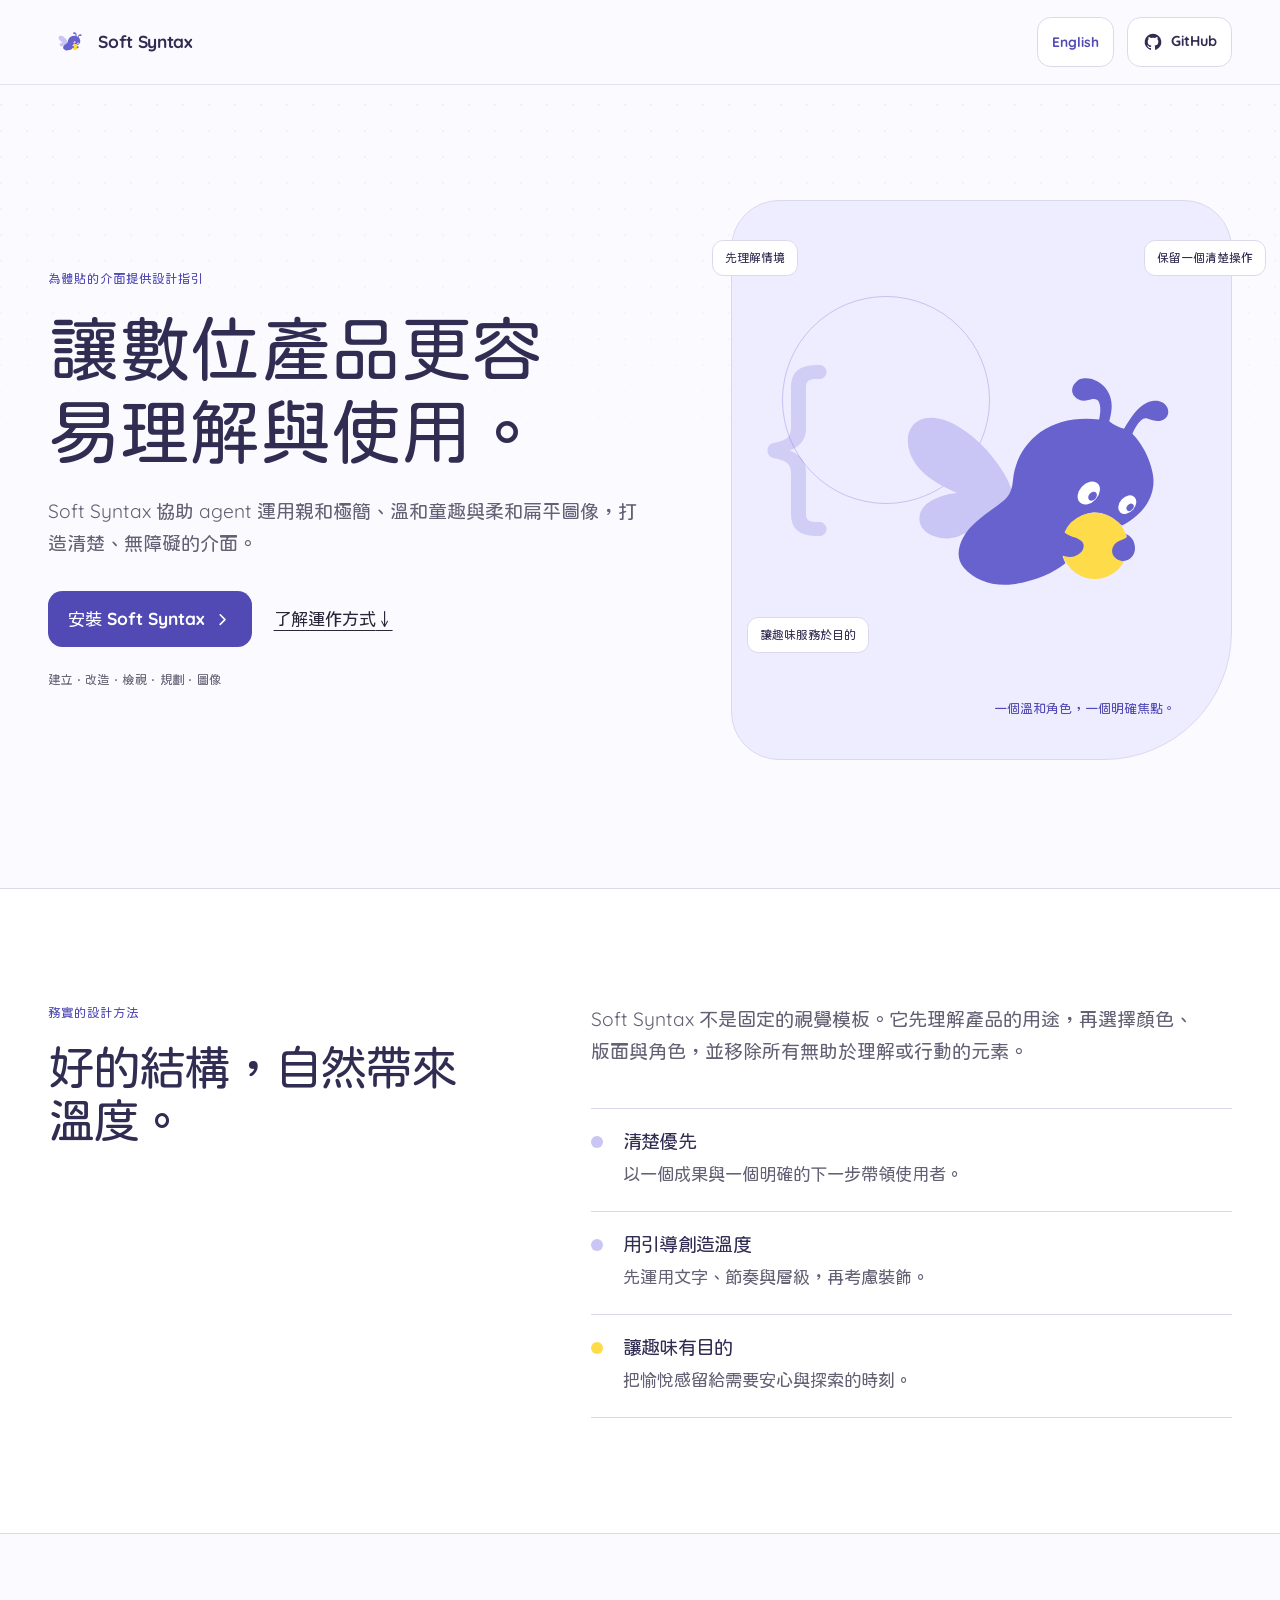
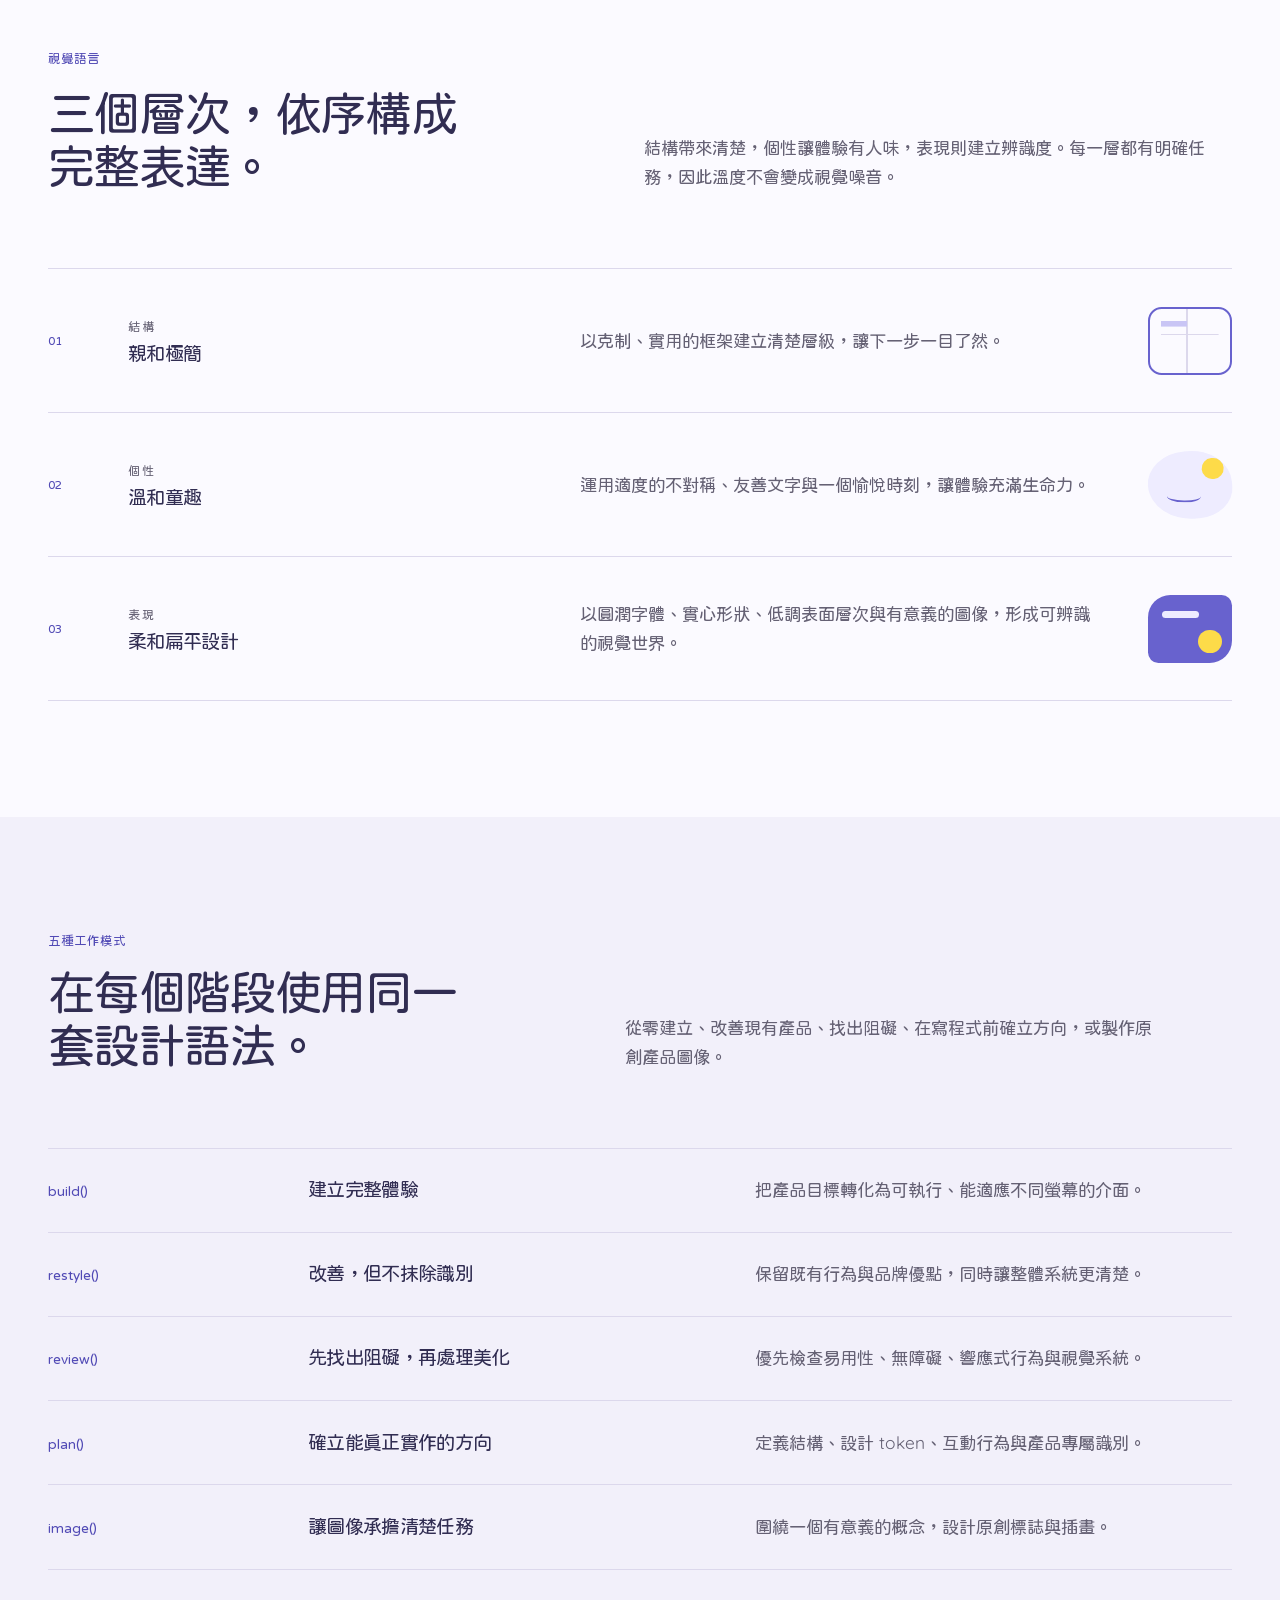
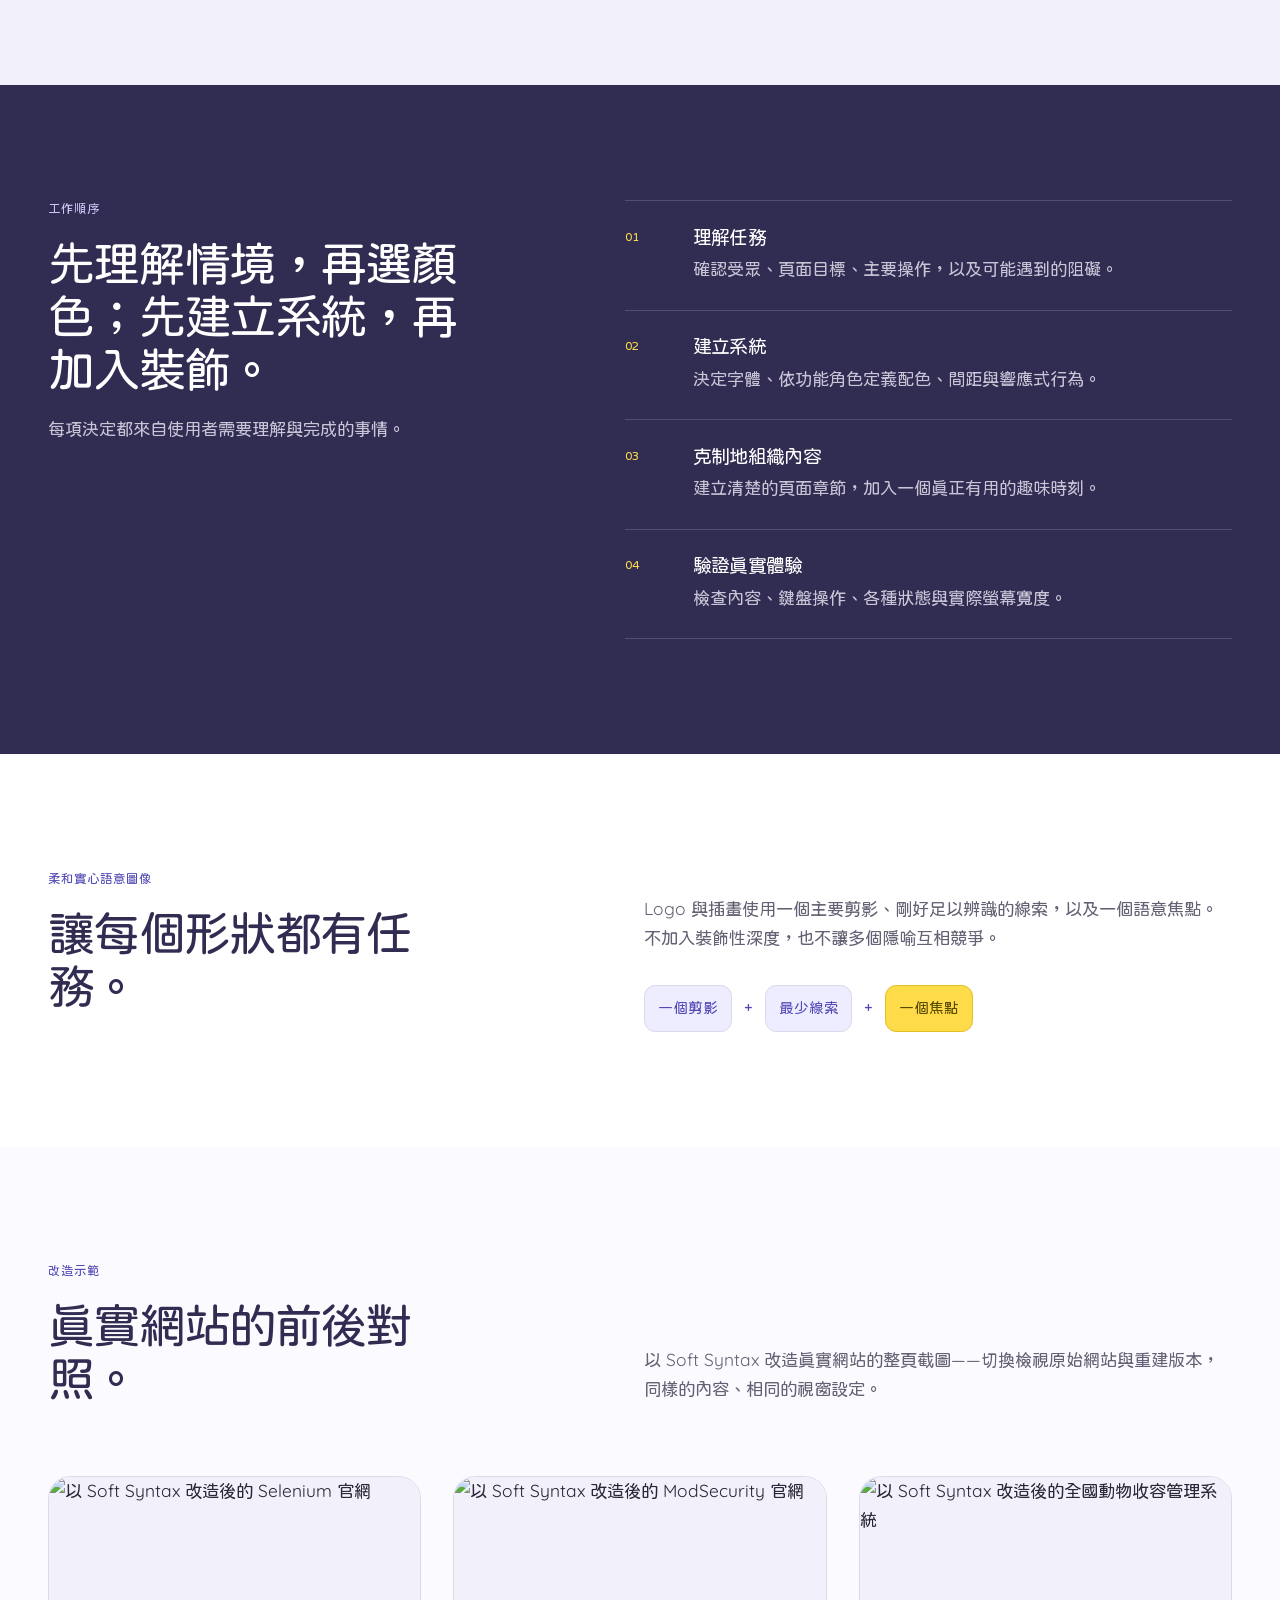
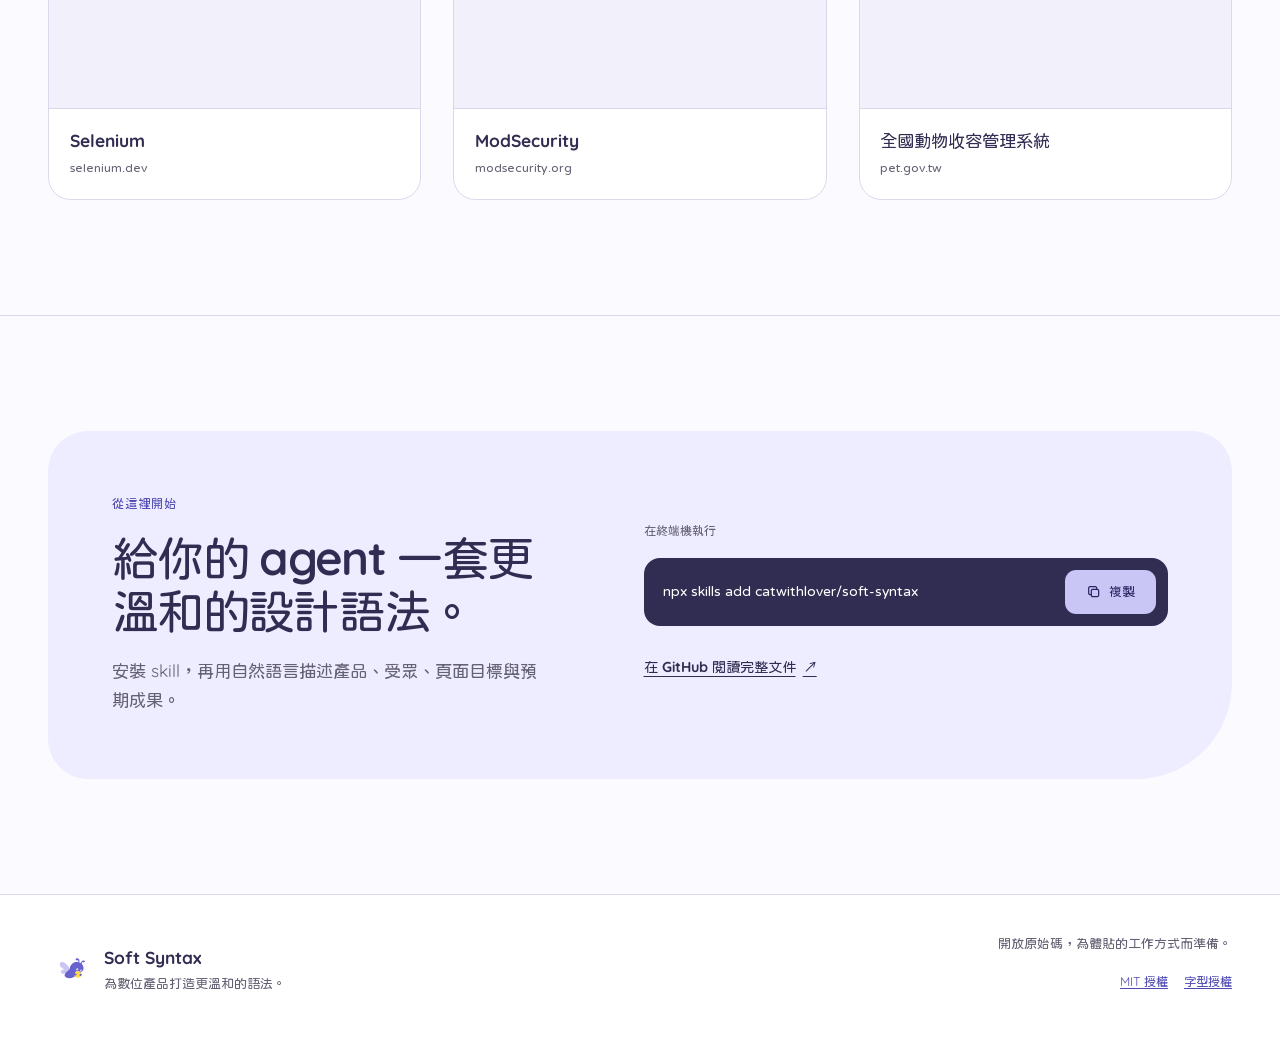
==== commit 7520a25a: "fix(site): 重產 zh-TW 字型子集並修正改造示範章節版面" ====
--- a/site/zh-TW/index.html
+++ b/site/zh-TW/index.html
@@ -288,8 +288,10 @@
       <section class="demos-section" id="demos" aria-labelledby="demos-title">
         <div class="page-shell">
           <div class="demos-intro">
-            <p class="eyebrow">改造示範</p>
-            <h2 id="demos-title">真實網站的前後對照。</h2>
+            <div>
+              <p class="eyebrow">改造示範</p>
+              <h2 id="demos-title">真實網站的前後對照。</h2>
+            </div>
             <p>
               以 Soft Syntax 改造真實網站的整頁截圖——切換檢視原始網站與重建版本，同樣的內容、相同的視窗設定。
             </p>
@@ -321,7 +323,7 @@
             <li>
               <a class="demo-card" href="../demos/pet/">
                 <span class="demo-thumb">
-                  <img src="../demo-assets/pet/desktop-after.png" alt="以 Soft Syntax 改造後的全國動物收容管理系統" width="1425" height="4236" loading="lazy" decoding="async" />
+                  <img src="../demo-assets/pet/desktop-after.png" alt="以 Soft Syntax 改造後的全國動物收容管理系統" width="1425" height="4149" loading="lazy" decoding="async" />
                 </span>
                 <span class="demo-card-body">
                   <span class="demo-card-name">全國動物收容管理系統</span>
